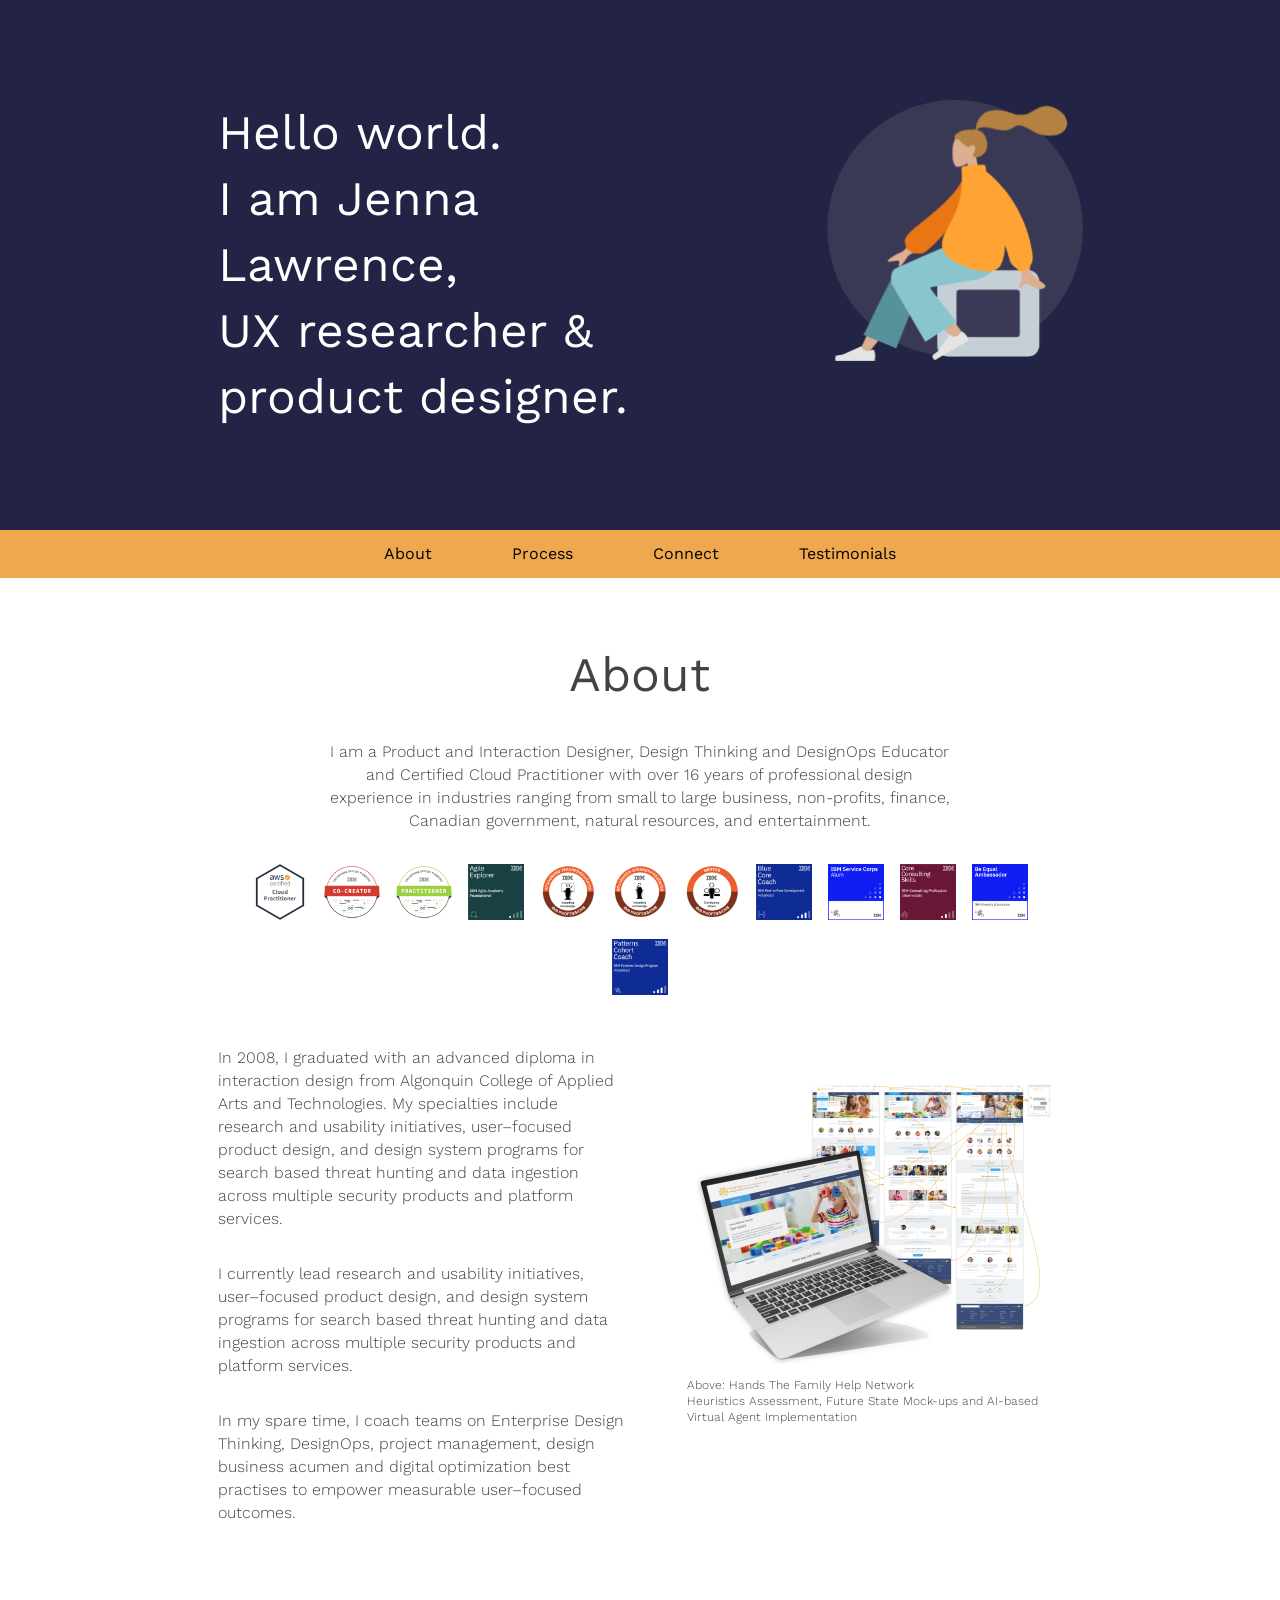
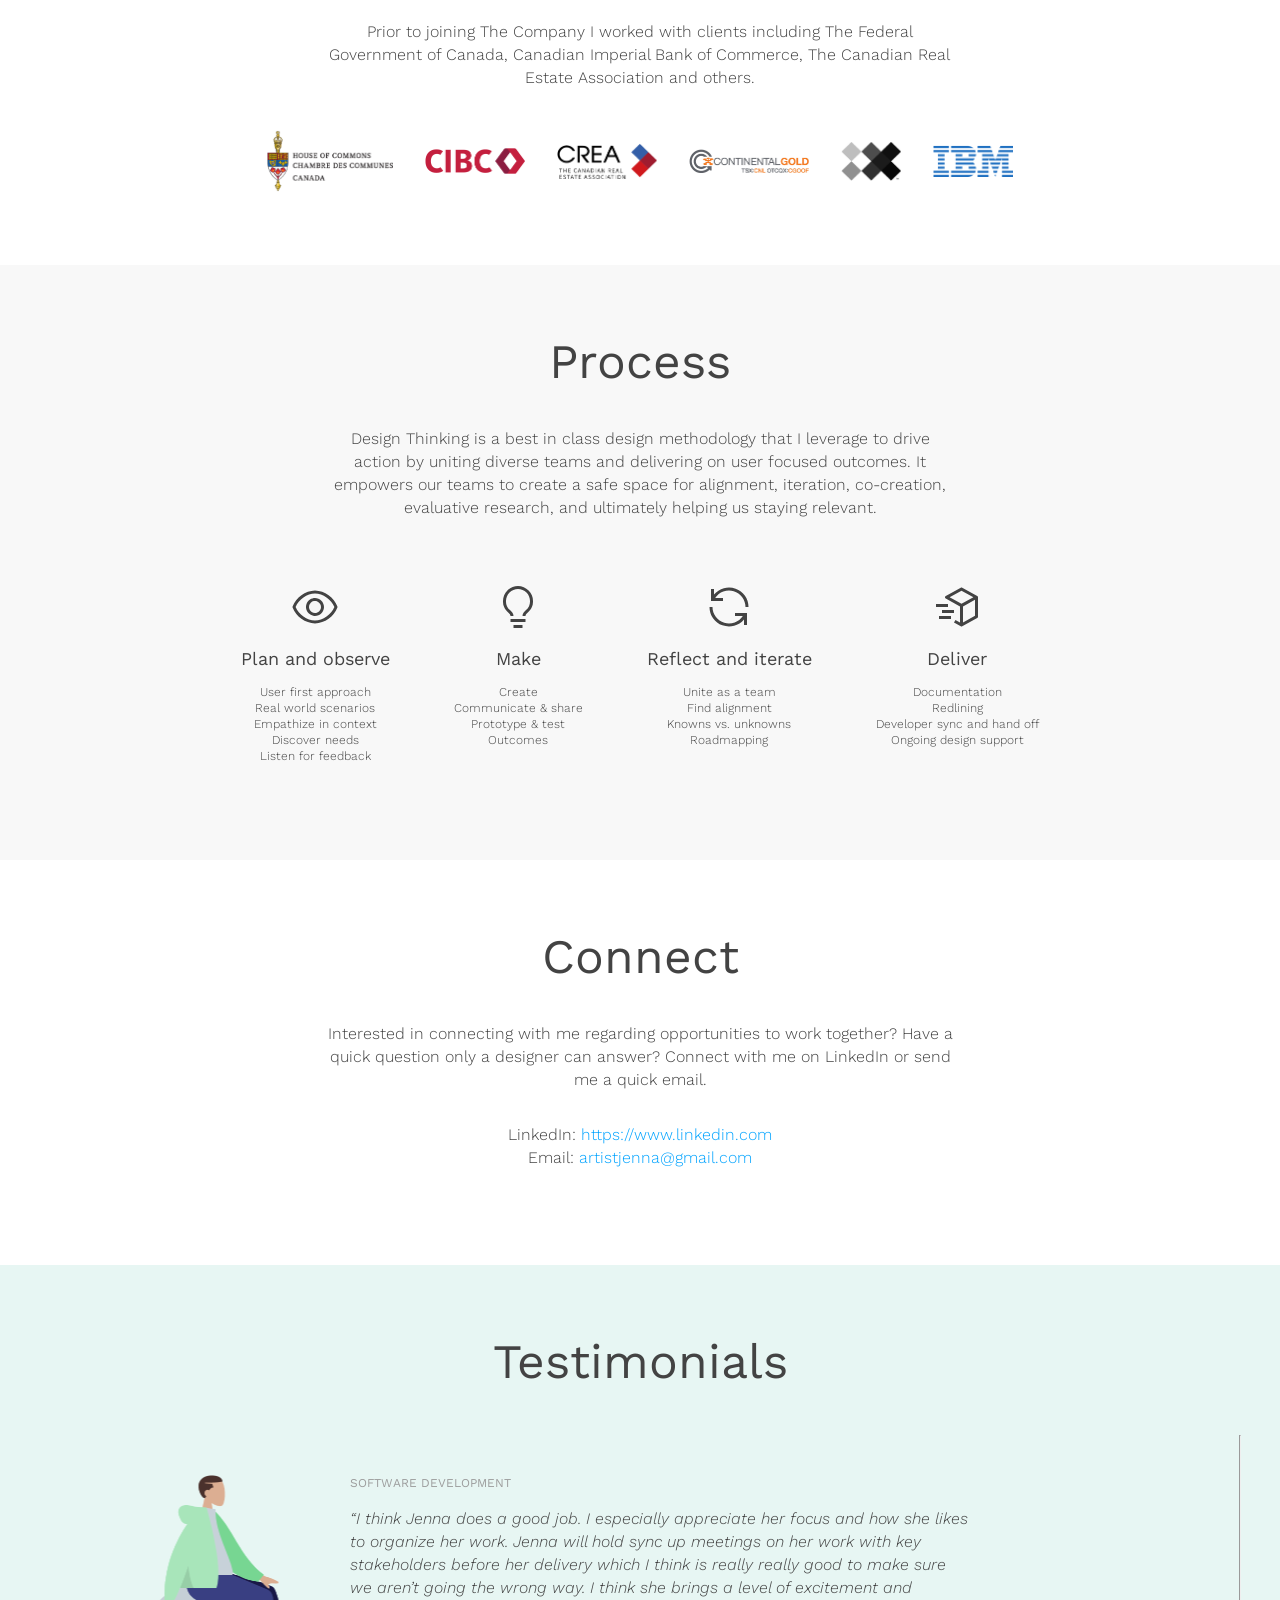
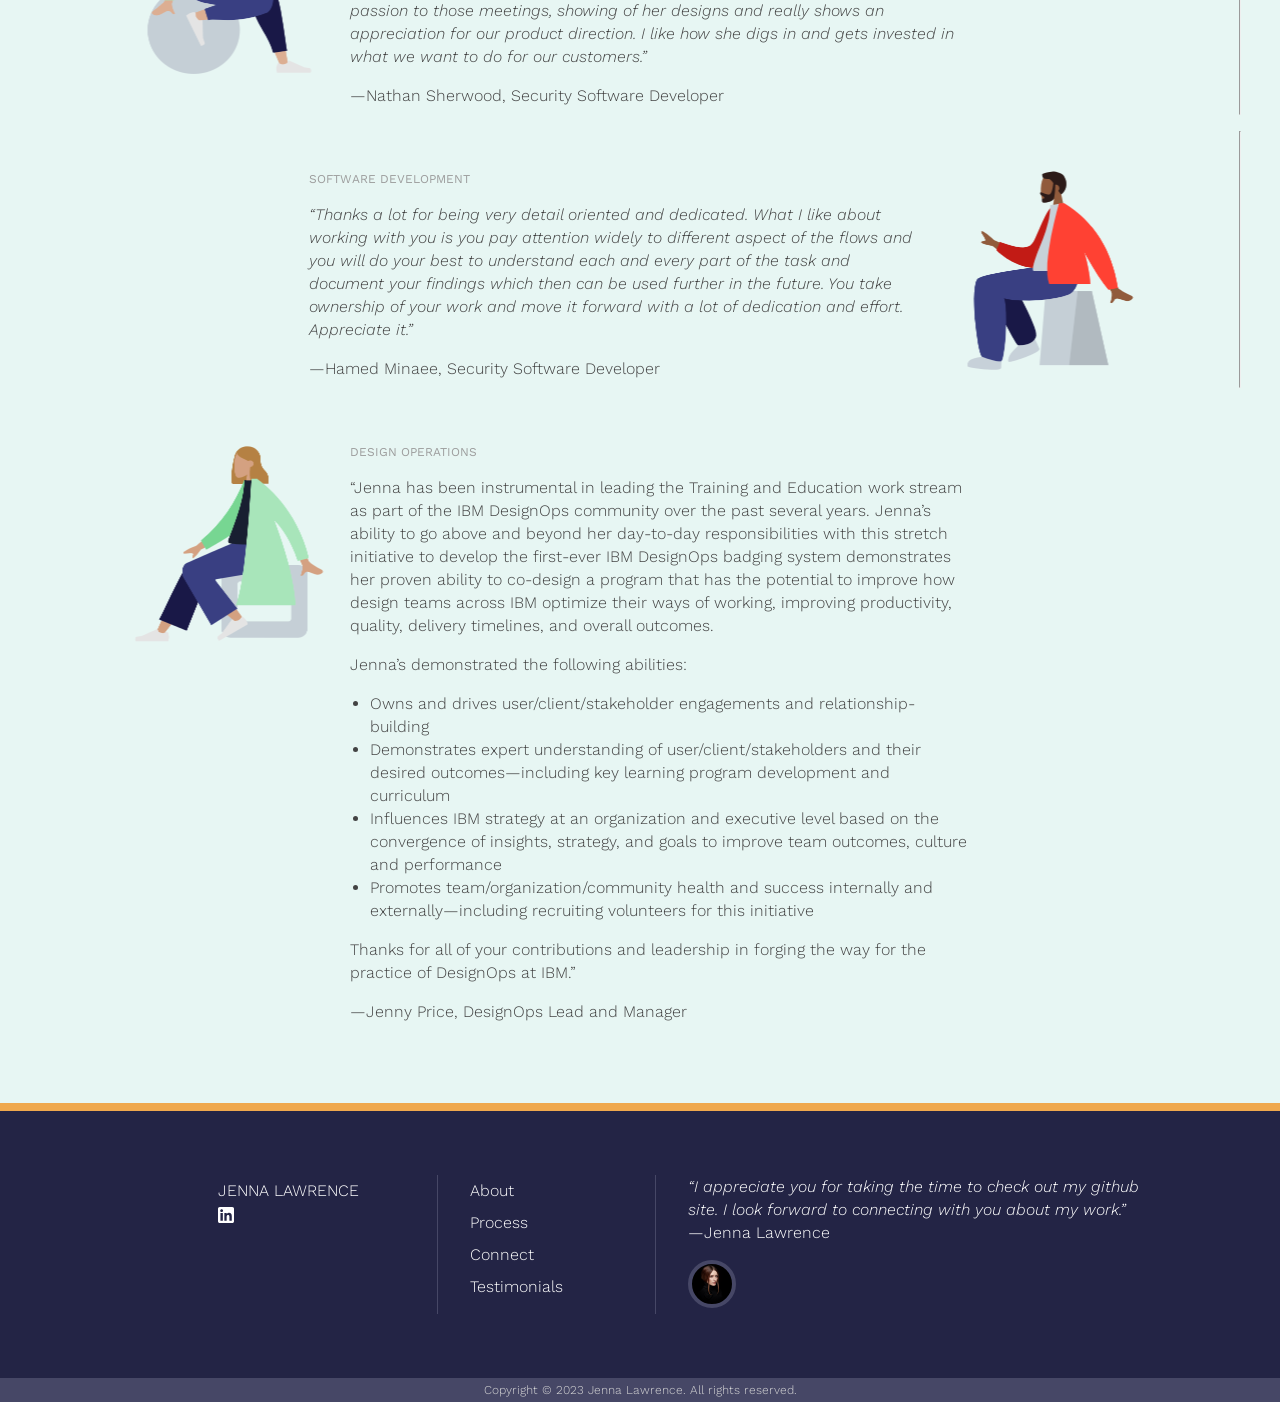
==== index.html @ 373067a9 "Added testimonial Added testimonial for JP and also adjusted paragraph spacing for testimonials" ====
<!doctype html>
<html lang="en">

<!-- Required meta tags -->
<meta charset="utf-8">
<meta name="viewport" content="width=device-width, initial-scale=1">

<!-- Main CSS -->
<link rel="stylesheet" href="main.css">

<!-- Google font -->
<style>@import url('https://fonts.googleapis.com/css2?family=Work+Sans:wght@300;400&display=swap');</style>

<!-- Fav icon -->
<link rel="icon" href="favicon.ico?"/>

<!-- Website content -->
<body>

<!-- Hero -->
    <div class="hero">
            <div class="hero-text">
                <h1>Hello&nbsp;world.<br>
                I&nbsp;am&nbsp;Jenna Lawrence,
                UX&nbsp;researcher & product designer.
                </h1>
            </div>
            <img src="assets/images/hero-img.svg" class="hero-image">
    </div>

<!-- Nav -->
    <div class="nav-bar"><a href="#intro">About</a> <a href="#process">Process</a> <a href="#connect">Connect</a> <a href="#testimonials">Testimonials</a></div>
    
<!-- About -->
    <div class="intro" id="intro">
        <h2>About</h2>
        <p>I am a Product and Interaction Designer, Design Thinking and DesignOps Educator and Certified Cloud Practitioner with over 16 years of professional design experience in industries ranging from small to large business, non-profits, finance, Canadian government, natural resources, and entertainment.</p> 
        <div class="intro-badges">
            <img src="assets/badges/AWS@2x.png"><img src="assets/badges/Design thinking 01@2x.png"><img src="assets/badges/Design thinking 02@2x.png"><img src="assets/badges/Agile@2x.png"><img src="assets/badges/IBM teacher@2x.png"><img src="assets/badges/IBM speaker@2x.png"><img src="assets/badges/IBM mentor@2x.png"><img src="assets/badges/Blue core coach@2x.png"><img src="assets/badges/Service corps@2x.png"><img src="assets/badges/Consulting@2x.png"><img src="assets/badges/Be equal@2x.png"><img src="assets/badges/Patterns@2x.png">
        </div>
        <div class="intro-experience">
            <p>In 2008, I graduated with an advanced diploma in interaction design from Algonquin College of Applied Arts and Technologies. My specialties include research and usability initiatives, user–focused product design, and design system programs for search based threat hunting and data ingestion across multiple security products and platform services. </p>
            <p>I currently lead research and usability initiatives, user–focused product design, and design system programs for search based threat hunting and data ingestion across multiple security products and platform services. </p>
            <p>In my spare time, I coach teams on Enterprise Design Thinking, DesignOps, project management, design business acumen and digital optimization best practises to empower measurable user–focused outcomes.</p>
        </div>
        <div class="intro-experience-example">
            <img src="assets/images/hand the family help network@2x.png">
            <p>Above: Hands The Family Help Network <br>
                Heuristics Assessment, Future State Mock-ups and AI-based Virtual Agent Implementation
            </p>
        </div>
        <p>Prior to joining The Company I worked with clients including The Federal Government of Canada, Canadian Imperial Bank of Commerce, The Canadian Real Estate Association and others.</p>
        <div class="intro-logos">
            <img src="assets/logos/HOC@2x.png" class="hoc-img"><img src="assets/logos/CIBC@2x.png" class="cibc-img"><img src="assets/logos/CREA@2x.png" class="crea-img"><img src="assets/logos/CNL@2x.png" class="cnl-img"><img src="assets/logos/IX@2x.png" class="ix-img"><img src="assets/logos/IBM@2x.png" class="ibm-img">
        </div>
    </div>

<!-- Process -->
    <div class="process" id="process">
        <h2>Process</h2>
        <p>Design Thinking is a best in class design methodology that I leverage to drive action by uniting diverse teams and delivering on user focused outcomes. It empowers our teams to create a safe space for alignment, iteration, co-creation, evaluative research, and ultimately helping us staying relevant.</p>
        <div class="steps">
            <div class="bucket">
                <img src="assets/icons/view.svg">
                <h3>Plan and observe</h3> 
                    <p>User first approach<br> 
                    Real world scenarios<br>  
                    Empathize in context<br> 
                    Discover needs<br>  
                    Listen for feedback</p>
            </div>
            <div class="bucket">
                <img src="assets/icons/idea.svg">
                <h3>Make</h3>
                    <p>Create<br>  
                        Communicate & share<br>  
                        Prototype & test<br>  
                        Outcomes</p>
            </div>
            <div class="bucket">
                <img src="assets/icons/renew 1.svg">
                <h3>Reflect and iterate</h3>
                    <p>Unite as a team<br>  
                        Find alignment<br>  
                        Knowns vs. unknowns<br> 
                        Roadmapping</p>
            </div>
            <div class="bucket">
                <img src="assets/icons/delivery--parcel 1.svg">
                <h3>Deliver</h3>
                    <p>Documentation<br> 
                        Redlining<br> 
                        Developer sync and hand off<br> 
                        Ongoing design support</p>
            </div>
        </div>
    </div>

<!-- Connect -->
    <div class="connect" id="connect">
        <h2>Connect</h2>
        <p>Interested in connecting with me regarding opportunities to work together? Have a quick question only a designer can answer? Connect with me on LinkedIn or send me a quick email.</p><p>LinkedIn: <a href="https://www.linkedin.com/in/smudgeandcompany/">https://www.linkedin.com</a><br> Email: <a href="mailto:artistjenna@gmail.com">artistjenna@gmail.com</a></p>
    </div>

<!-- Testimonials -->
    <div class="testimonials" id="testimonials">
        <h2>Testimonials</h2>
        <div class="quote">
            <img src="assets/images/nsherwood.svg" class="testimonials-img">
            <div class="quote-text-right">
                <h4>Software development</h4>
                <p class="italics">“I think Jenna does a good job. I especially appreciate her focus and how she likes to organize her work. Jenna will hold sync up meetings on her work with key stakeholders before her delivery which I think is really really good to make sure we aren’t going the wrong way. I think she brings a level of excitement and passion to those meetings, showing of her designs and really shows an appreciation for our product direction. I like how she digs in and gets invested in what we want to do for our customers.”</p>
                <p>—Nathan Sherwood, Security Software Developer</p>
            </div>
        </div>
        <hr>
        <div class="quote">
            <div class="quote-text-left">
                <h4>Software development</h4>
                <p class="italics">“Thanks a lot for being very detail oriented and dedicated. What I like about working with you is you pay attention widely to different aspect of the flows and you will do your best to understand each and every part of the task and document your findings which then can be used further in the future. You take ownership of your work and move it forward with a lot of dedication and effort. Appreciate it.”</p>
                <p>—Hamed Minaee, Security Software Developer</p>
            </div>
            <img src="assets/images/hminaee.svg" class="testimonials-img">
        </div>
        <hr>
        <div class="quote">
            <img src="assets/images/jprice.svg" class="testimonials-img">
            <div class="quote-text-right">
                <h4>Design Operations</h4>
                <p>“Jenna has been instrumental in leading the Training and Education work stream as part of the IBM DesignOps community over the past several years. Jenna’s ability to go above and beyond her day-to-day responsibilities with this stretch initiative to develop the first-ever IBM DesignOps badging system demonstrates her proven ability to co-design a program that has the potential to improve how design teams across IBM optimize their ways of working, improving productivity, quality, delivery timelines, and overall outcomes.</p> 
                <p>Jenna’s demonstrated the following abilities:
                    <ul>
                        <li>Owns and drives user/client/stakeholder engagements and relationship-building</li>
                        <li>Demonstrates expert understanding of user/client/stakeholders and their desired outcomes—including key learning program development and curriculum</li>
                        <li>Influences IBM strategy at an organization and executive level based on the convergence of insights, strategy, and goals to improve team outcomes, culture and performance</li>
                        <li>Promotes team/organization/community health and success internally and externally—including recruiting volunteers for this initiative</li>    
                    </ul>
                    </p> 
                    <p>Thanks for all of your contributions and leadership in forging the way for the practice of DesignOps at IBM.”</p>
                <p>—Jenny Price, DesignOps Lead and Manager</p>
            </div>
        </div>
    </div>

<!-- Footer -->
    <div class="footer">
        <div class="footer-left">
        Jenna Lawrence
        <div><a href="https://www.linkedin.com/in/smudgeandcompany/"><img src="assets/icons/linkedin.svg"></a></div>
        </div>
        <div class="footer-links"><a href="#intro">About</a><br> <a href="#process">Process</a><br> <a href="#connect">Connect</a><br> <a href="#testimonials">Testimonials</a></div>
        <div class="footer-quote"><p class="italics">“I appreciate you for taking the time to check out my github site. I look forward to connecting with you about my work.”</p><p>—Jenna Lawrence</p><img src="assets/images/jlawthumb.svg"></div>
    </div>
    <div class="copyright">
        <p>Copyright © 2023 Jenna Lawrence. All rights reserved.</p>
    </div>

<!-- End website content -->
</body>
</html>
---- main.css ----
/* Information about the author 

Jenna Lawrence is a UX researcher and product designer.
She spends most of her days glued to her computer making people and products look good.
When shes not on her computer you can find her doing one of her 500 different hobbies
She also enjoys talking to her pets and plants ;)

Yes this document was written by hand
Everything you see here is Copyright © 2023 Jenna Lawrence. All rights reserved.

*/

/* css reset*/

/* http://meyerweb.com/eric/tools/css/reset/ 
   v2.0 | 20110126
   License: none (public domain)
*/

html, body, div, span, applet, object, iframe,
h1, h2, h3, h4, h5, h6, p, blockquote, pre,
a, abbr, acronym, address, big, cite, code,
del, dfn, em, img, ins, kbd, q, s, samp,
small, strike, strong, sub, sup, tt, var,
b, u, i, center,
dl, dt, dd, ol, ul, li,
fieldset, form, label, legend,
table, caption, tbody, tfoot, thead, tr, th, td,
article, aside, canvas, details, embed, 
figure, figcaption, footer, header, hgroup, 
menu, nav, output, ruby, section, summary,
time, mark, audio, video {
	margin: 0;
	padding: 0;
	border: 0;
	font-size: 100%;
	font: inherit;
	vertical-align: baseline;
}
/* HTML5 display-role reset for older browsers */
article, aside, details, figcaption, figure, 
footer, header, hgroup, menu, nav, section {
	display: block;
}
body {
	line-height: 1;
}
ol, ul {
	list-style: none;
}
blockquote, q {
	quotes: none;
}
blockquote:before, blockquote:after,
q:before, q:after {
	content: '';
	content: none;
}
table {
	border-collapse: collapse;
	border-spacing: 0;
}


/* MY STYLES */

/*smooth scroll behaviour*/

html {
	scroll-behavior: smooth;
}

/*for accessiblility: disable smooth scrolling when users have prefers-reduced-motion enabled*/
 @media screen and (prefers-reduced-motion: reduce) {
	html {
		scroll-behavior: auto;
	}
}

/*body*/

body {
    background-color: #ffffff;
    color: #434343;
    margin: 0px;
}

/*typography*/
h1 {
    font-family: 'Work Sans', sans-serif;
    color: #fff;
    font-size: 48px;
    font-weight: 400;
    line-height: 66px;
}
h2 {
    font-family: 'Work Sans', sans-serif;
    color: #434343;
    font-size: 48px;
    font-weight: 400;
    line-height: 66px;
    padding-bottom: 32px;
}
h3 {
    font-family: 'Work Sans', sans-serif;
    color: #434343;
    font-size: 18px;
    font-weight: 400;
    margin-top: 16px;
    margin-bottom: 16px;
}
h4 {
    font-family: 'Work Sans', sans-serif;
    color: #9c9c9c;
    font-size: 12px;
    font-weight: 400;
    text-transform: uppercase;
    line-height: 16px;
    padding-bottom: 16px;
}
p {
    font-family: 'Work Sans', sans-serif;
    color: #434343;
    font-size: 16px;
    font-weight: 300;
    padding-bottom: 32px;
    line-height: 23px;
}
a {
    font-family: 'Work Sans', sans-serif;
    color: #00A3FF;
    text-decoration: none;
}
a:hover {
    color: #66C8FF;
}
ul {
    font-family: 'Work Sans', sans-serif;
    color: #434343;
    font-size: 16px;
    font-weight: 300;
    line-height: 23px;
    list-style-position: outside;
    margin-left: 20px;
    padding: 0;
    list-style-type: disc;
}
li {
    font-family: 'Work Sans', sans-serif;
    color: #434343;
    font-size: 16px;
    font-weight: 300;
    line-height: 23px;
}
.italics {
    font-style: italic;
}
/*typography for mobile screen sizes less than 320px wide*/
@media screen and (max-width: 320px) {
    h1 {
        font-family: 'Work Sans', sans-serif;
        color: #fff;
        font-size: 32px;
        font-weight: 400;
        line-height: 48px;
    }
    h2 {
        font-family: 'Work Sans', sans-serif;
        color: #434343;
        font-size: 24px;
        font-weight: 400;
        line-height: 32px;
        padding-bottom: 32px;
    }
  }

/*SECTIONS*/

/*hero*/
.hero {
    display: grid;
    grid-template-columns: repeat(12, minmax(0, 1fr));
    gap: 0px 30px;
    background-color: #232445;
    padding-top: 100px;
    padding-bottom: 100px;
}
.hero-text {
    grid-column-start: 3;
    grid-column-end: 8;
}
.hero-image {
    grid-column-start: 8;
    grid-column-end: 12;
}
/*hero for mobile screen sizes less than 320px wide*/

@media screen and (max-width: 320px) {
    .hero {
        display: grid;
        grid-template-columns: repeat(12, minmax(0, 1fr));
        gap: 0px 30px;
        background-color: #232445;
        padding-top: 40px;
        padding-bottom: 40px;
    }
    .hero-text {
        grid-column-start: 2;
        grid-column-end: 11;
    }
    .hero-image {
        display: none;
    }
  }

/*navigation*/
.nav-bar {
    display: flex;
    grid-template-columns: repeat(12, minmax(0, 1fr));
    gap: 0px 0px;
    background-color: #EFA84D;
    color: #000;
    font-family: 'Work Sans', sans-serif;
    place-items: center;
    justify-items: center;
    text-align: center;
    justify-content: center;
}
.nav-bar a {
    font-family: 'Work Sans', sans-serif;
    color: #000;
    text-decoration: none;
    padding-left: 40px;
    padding-right: 40px;
    padding-top: 16px;
    padding-bottom: 16px;
}
.nav-bar a:hover {
    font-family: 'Work Sans', sans-serif;
    color: #5b5b5b;
    text-decoration: none;
    background-color: #FFBB64;
}

/*navigation for mobile screen sizes less than 320px wide*/
@media screen and (max-width: 320px) {
    .nav-bar {
        display: grid;
        grid-template-columns: repeat(auto-fill, minmax(100%, 1fr));
        gap: 0px 0px;
        background-color: #EFA84D;
        color: #000;
        font-family: 'Work Sans', sans-serif;
        place-items: center;
        justify-items: center;
        text-align: center;
        justify-content: center;
    }
    .nav-bar a {
        font-family: 'Work Sans', sans-serif;
        color: #000;
        text-decoration: none;
        padding-left: 40px;
        padding-right: 40px;
        padding-top: 16px;
        padding-bottom: 16px;
        border-bottom: #ffc06d;
        border-style: solid;
        width: 100%;
    }
}

/*intro*/
.intro {
    display: grid;
    grid-template-columns: repeat(12, minmax(0, 1fr));
    gap: 0px 30px;
    background-color: #fff;
    padding-top: 64px; 
    padding-bottom: 64px;
    text-align: center;
}
.intro h2 {
    grid-column-start: 4;
    grid-column-end: 10;
}
.intro > p {
    grid-column-start: 4;
    grid-column-end: 10;
}
.intro-badges {
    grid-column-start: 3;
    grid-column-end: 11;
    padding-bottom: 32px;
}
.intro-badges img {
    width: 56px;
    height: 56px;
    padding-left: 8px;
    padding-right: 8px;
    padding-bottom: 16px;
}
.intro-experience {
    grid-column-start: 3;
    grid-column-end: 7;
    text-align: left;
    padding-bottom: 64px;
}
.intro-experience-example {
    grid-column-start: 7;
    grid-column-end: 11;
    padding-left: 32px;
}
.intro-experience-example img {
    width: 362px;
    height: 296px;
    padding-top: 32px;
}
.intro-experience-example p {
    text-align: left;
    font-size: 12px;
    line-height: 16px;
}
.intro-logos {
    display: flex;
    grid-column-start: 3;
    grid-column-end: 11;
    align-items:center;
    place-items: center;
    justify-items: center;
    text-align: center;
    justify-content: center;
}
.intro-logos img {
    padding-left: 16px;
    padding-right: 16px;
    align-items:center
}
.hoc-img {
    width: 126.94px;
    height: 80px;
}
.cibc-img {
    width: 100px;
    height: 25.35px;
}
.crea-img {
    width: 100px;
    height: 36.29px;
}
.cnl-img {
    width: 120px;
    height: 23.2px;
}
.ix-img {
    width: 60px;
    height: 40.89px;
}
.ibm-img {
    width: 80px;
    height: 32.1px;
}

/*intro for mobile screen sizes less than 320px wide*/

@media screen and (max-width: 320px) {
    .intro {
        display: grid;
        grid-template-columns: repeat(12, minmax(0, 1fr));
        gap: 0px 30px;
        background-color: #fff;
        padding-top: 48px; 
        padding-bottom: 48px;
        text-align: left;
    }
    .intro h2 {
        grid-column-start: 2;
        grid-column-end: 11;
    }
    .intro > p {
        grid-column-start: 2;
        grid-column-end: 11;
    }
    .intro-badges {
        grid-column-start: 2;
        grid-column-end: 11;
        padding-bottom: 32px;
    }
    .intro-badges img {
        width: 48px;
        height: 48px;
        padding-left: 8px;
        padding-right: 8px;
        padding-bottom: 16px;
    }
    .intro-experience {
        grid-column-start: 2;
        grid-column-end: 11;
        text-align: left;
        padding-bottom: 0px;
    }
    .intro-experience-example {
        grid-column-start: 2;
        grid-column-end: 11;
        padding-left: 0px;
    }
    .intro-experience-example img {
        width: 252px;
        height: 206px;
        padding-top: 0px;
    }
    .intro-experience-example p {
        text-align: left;
        font-size: 12px;
        line-height: 16px;
    }
    .intro-logos {
        display: grid;
        grid-column-start: 2;
        grid-column-end: 11;
        justify-items: center;
        text-align: center;
        justify-content: center;
    }
    .intro-logos img {
        padding-left: 0px;
        padding-right: 8px;
        padding-bottom: 32px;
        align-items:center;
    }
    .hoc-img {
        width: 108px;
        height: 68px;
    }
    .cibc-img {
        width: 100px;
        height: 25.35px;
    }
    .crea-img {
        width: 100px;
        height: 36.29px;
    }
    .cnl-img {
        width: 120px;
        height: 23.2px;
    }
    .ix-img {
        width: 60px;
        height: 40.89px;
    }
    .ibm-img {
        width: 80px;
        height: 32.1px;
    }
  }

/*process*/
.process {
    display: grid;
    grid-template-columns: repeat(12, minmax(0, 1fr));
    gap: 0px 30px;
    background-color: #F8F8F8;
    padding-top: 64px; 
    padding-bottom: 64px;
    text-align: center;
}
.process h2 {
    grid-column-start: 4;
    grid-column-end: 10;
}
.process > p {
    grid-column-start: 4;
    grid-column-end: 10;
}
.process > .steps {
    grid-column-start: 2;
    grid-column-end: 12;
    display: flex;
    padding-top: 32px;
    text-align: center;
    justify-content: center;
}
.bucket {
    margin-right: 32px;
    margin-left: 32px;
    text-align: center;
}
.bucket p {
    text-align: center;
    font-size: 12px;
    line-height: 16px;
}

/*process for mobile screen sizes less than 320px wide*/

@media screen and (max-width: 320px) {
    .process {
        display: grid;
        grid-template-columns: repeat(12, minmax(0, 1fr));
        gap: 0px 30px;
        background-color: #F8F8F8;
        padding-top: 48px; 
        padding-bottom: 48px;
        text-align: left;
    }
    .process h2 {
        grid-column-start: 2;
        grid-column-end: 11;
    }
    .process > p {
        grid-column-start: 2;
        grid-column-end: 11;
    }
    .process > .steps {
        grid-column-start: 2;
        grid-column-end: 11;
        display: grid;
        padding-top: 16px;
        text-align: center;
        justify-content: center;
    }
    .bucket {
        margin-right: 16px;
        margin-left: 16px;
        text-align: center;
    }
    .bucket p {
        text-align: center;
        font-size: 12px;
        line-height: 16px;
    }
}

/*connect*/
.connect {
    display: grid;
    grid-template-columns: repeat(12, minmax(0, 1fr));
    gap: 0px 30px;
    background-color: #fff;
    padding-top: 64px; 
    padding-bottom: 64px;
    text-align: center;
}
.connect  h2 {
    grid-column-start: 4;
    grid-column-end: 10;
}
.connect > p {
    grid-column-start: 4;
    grid-column-end: 10;
}

/*connect for mobile screen sizes less than 320px wide*/
@media screen and (max-width: 320px) {
    .connect {
        display: grid;
        grid-template-columns: repeat(12, minmax(0, 1fr));
        gap: 0px 30px;
        background-color: #fff;
        padding-top: 48px; 
        padding-bottom: 48px;
        text-align: left;
    }
    .connect  h2 {
        grid-column-start: 2;
        grid-column-end: 11;
    }
    .connect > p {
        grid-column-start: 2;
        grid-column-end: 12;
    } 
}

/*testimonials*/
.testimonials {
    display: grid;
    grid-template-columns: repeat(12, minmax(0, 1fr));
    gap: 0px 30px;
    background-color: #e7f6f3;
    padding-top: 64px; 
    padding-bottom: 64px;
    text-align: center;
}
.testimonials  h2 {
    grid-column-start: 4;
    grid-column-end: 10;
}
.testimonials > p {
    grid-column-start: 4;
    grid-column-end: 10;
}
.quote {
    grid-column-start: 2;
    grid-column-end: 12;
    display:flex;
    text-align: left;
    padding-top: 48px;
    align-items: flex-start;
    justify-content: flex-start;
    border-bottom: #232445;
}
.quote-text-right {
    padding-right: 200px;
}
.quote-text-left {
    padding-left: 200px;
}
.quote p {
    padding-bottom: 16px;
}
.quote > img {
    vertical-align: top;
    padding-left: 20px;
    padding-right: 20px;
}

/*testimonials for mobile screen sizes less than 320px wide*/

@media screen and (max-width: 320px) {
    .testimonials {
        display: grid;
        grid-template-columns: repeat(12, minmax(0, 1fr));
        gap: 0px 30px;
        background-color: #e7f6f3;
        padding-top: 32px; 
        padding-bottom: 32px;
        text-align: left;
    }
    .testimonials  h2 {
        grid-column-start: 2;
        grid-column-end: 11;
    }
    .testimonials > p {
        grid-column-start: 2;
        grid-column-end: 11;
    }
    .quote > img {
        display: none;
    }
    .quote {
        grid-column-start: 2;
        grid-column-end: 11;
        display:flex;
        text-align: left;
        padding-top: 0px;
    }
    .quote-text-right {
        padding-right: 0px;
    }
    .quote-text-left {
        padding-left: 0px;
    }

}

/*footer*/
.footer {
    display: grid;
    grid-template-columns: repeat(12, minmax(0, 1fr));
    gap: 0px 30px;
    background-color: #232445;
    color: #fff;
    font-family: 'Work Sans', sans-serif;
    font-size: 16px;
    font-weight: 300;
    border-top: 8px solid #EFA84D;
    stroke-width: 8px;
    padding-top: 64px;
    padding-bottom: 64px;
    text-align: left;
}
.footer-left {
    grid-column-start: 3;
    grid-column-end: 5;
    text-transform: uppercase;
    padding-top: 8px;
}
.footer-left img{
    padding-top: 8px;
}
.footer-links {
    grid-column-start: 5;
    grid-column-end: 7;
    border-left: 1px solid #464766;
    padding-left: 32px;
}
.footer-links a {
    padding-bottom: 16px;
    line-height: 32px;
    color: #fff;
}
.footer-links a:hover {
    color:#66C8FF;
}
.footer-quote {
    grid-column-start: 7;
    grid-column-end: 12;
    line-height: 22px;
    border-left: 1px solid #464766;
    padding-left: 32px;
}
.footer-quote p {
    color: #fff;
    padding-bottom: 0px;
}
.footer-quote img{
    padding-top: 16px;
}

/*testimonials for mobile screen sizes less than 320px wide*/

@media screen and (max-width: 320px) {

}

/*copyright*/
.copyright {
    background-color: #464766;
    color: #fff;
    padding-top: 4px;
    padding-bottom: 4px;
}
.copyright > p{
    font-size: 12px;
    color: #D9D9D9;
    text-align: center;
    line-height: 16px;
    padding-bottom: 0px;
}
/*images*/
.bio-pic {
    width: 80px;
    stroke-width: 4px;
    border-radius: 50%; 
    border: 4px solid #6A19CF;
}
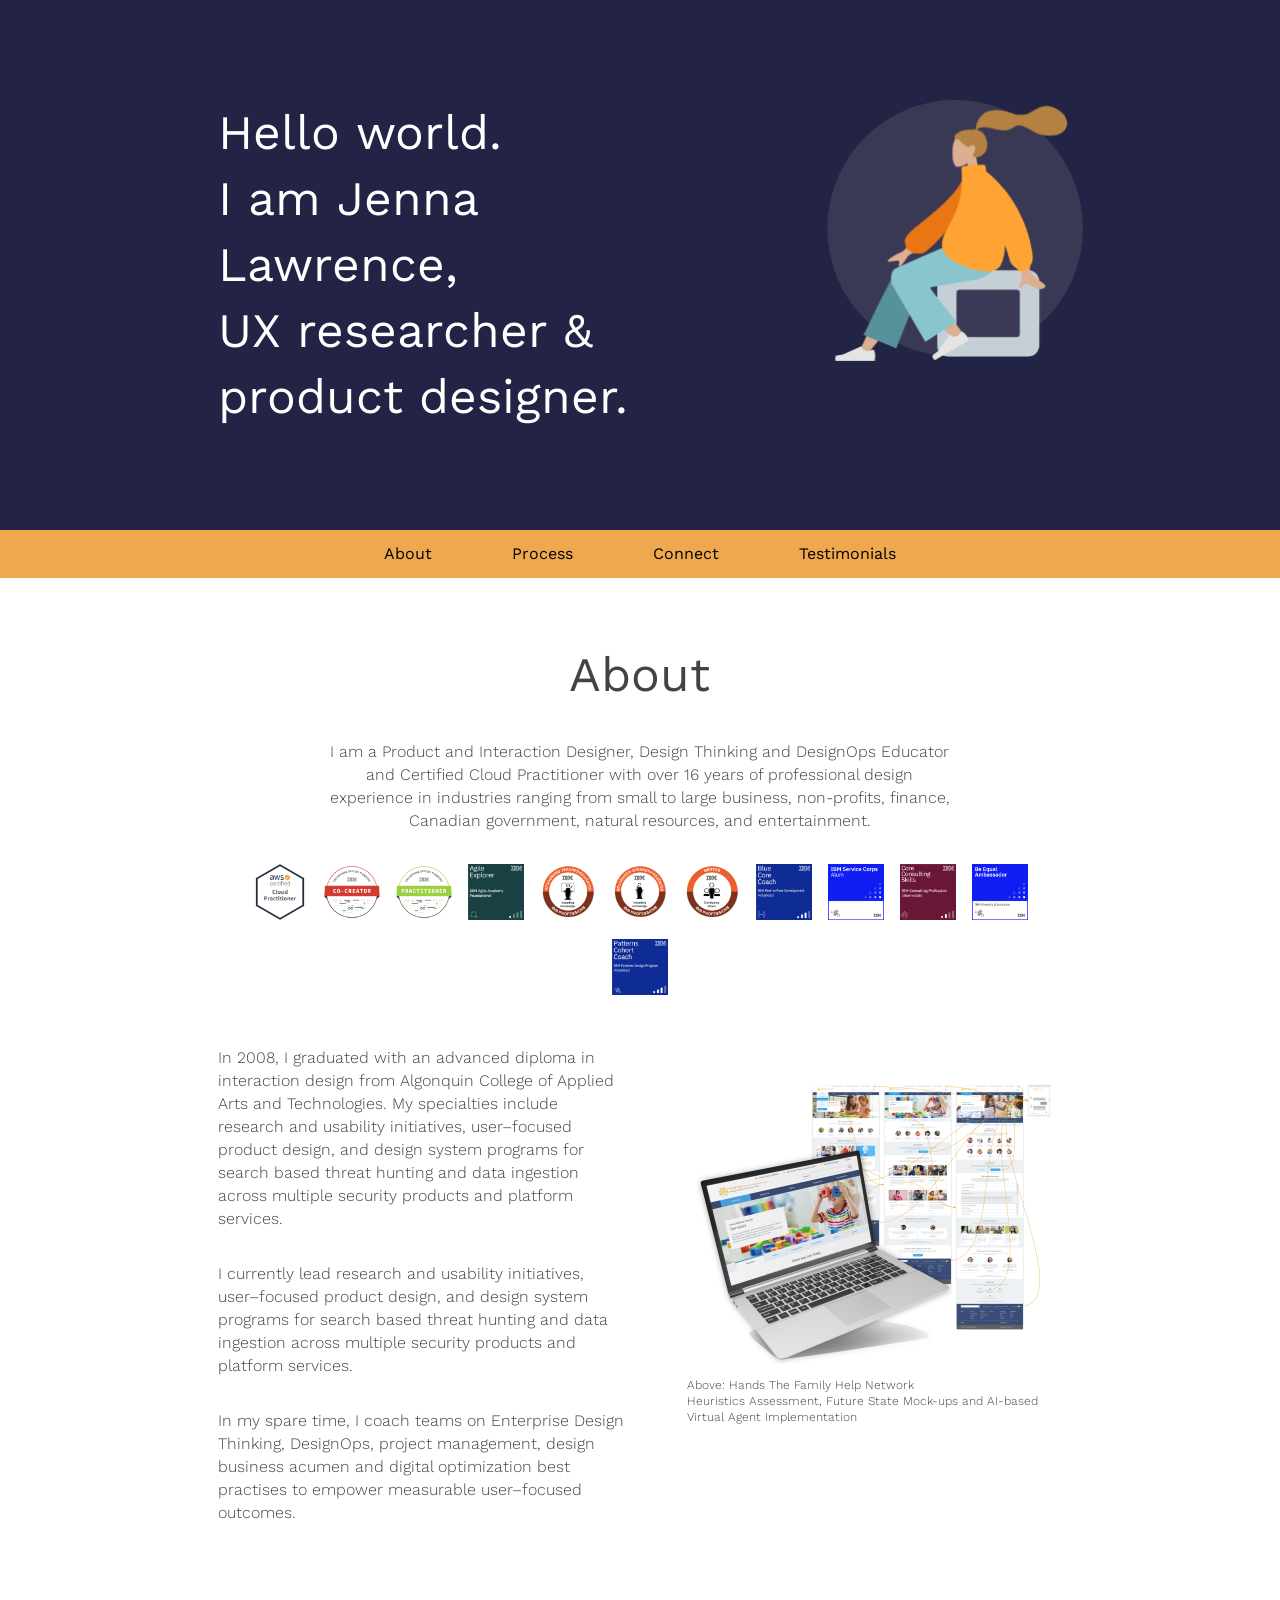
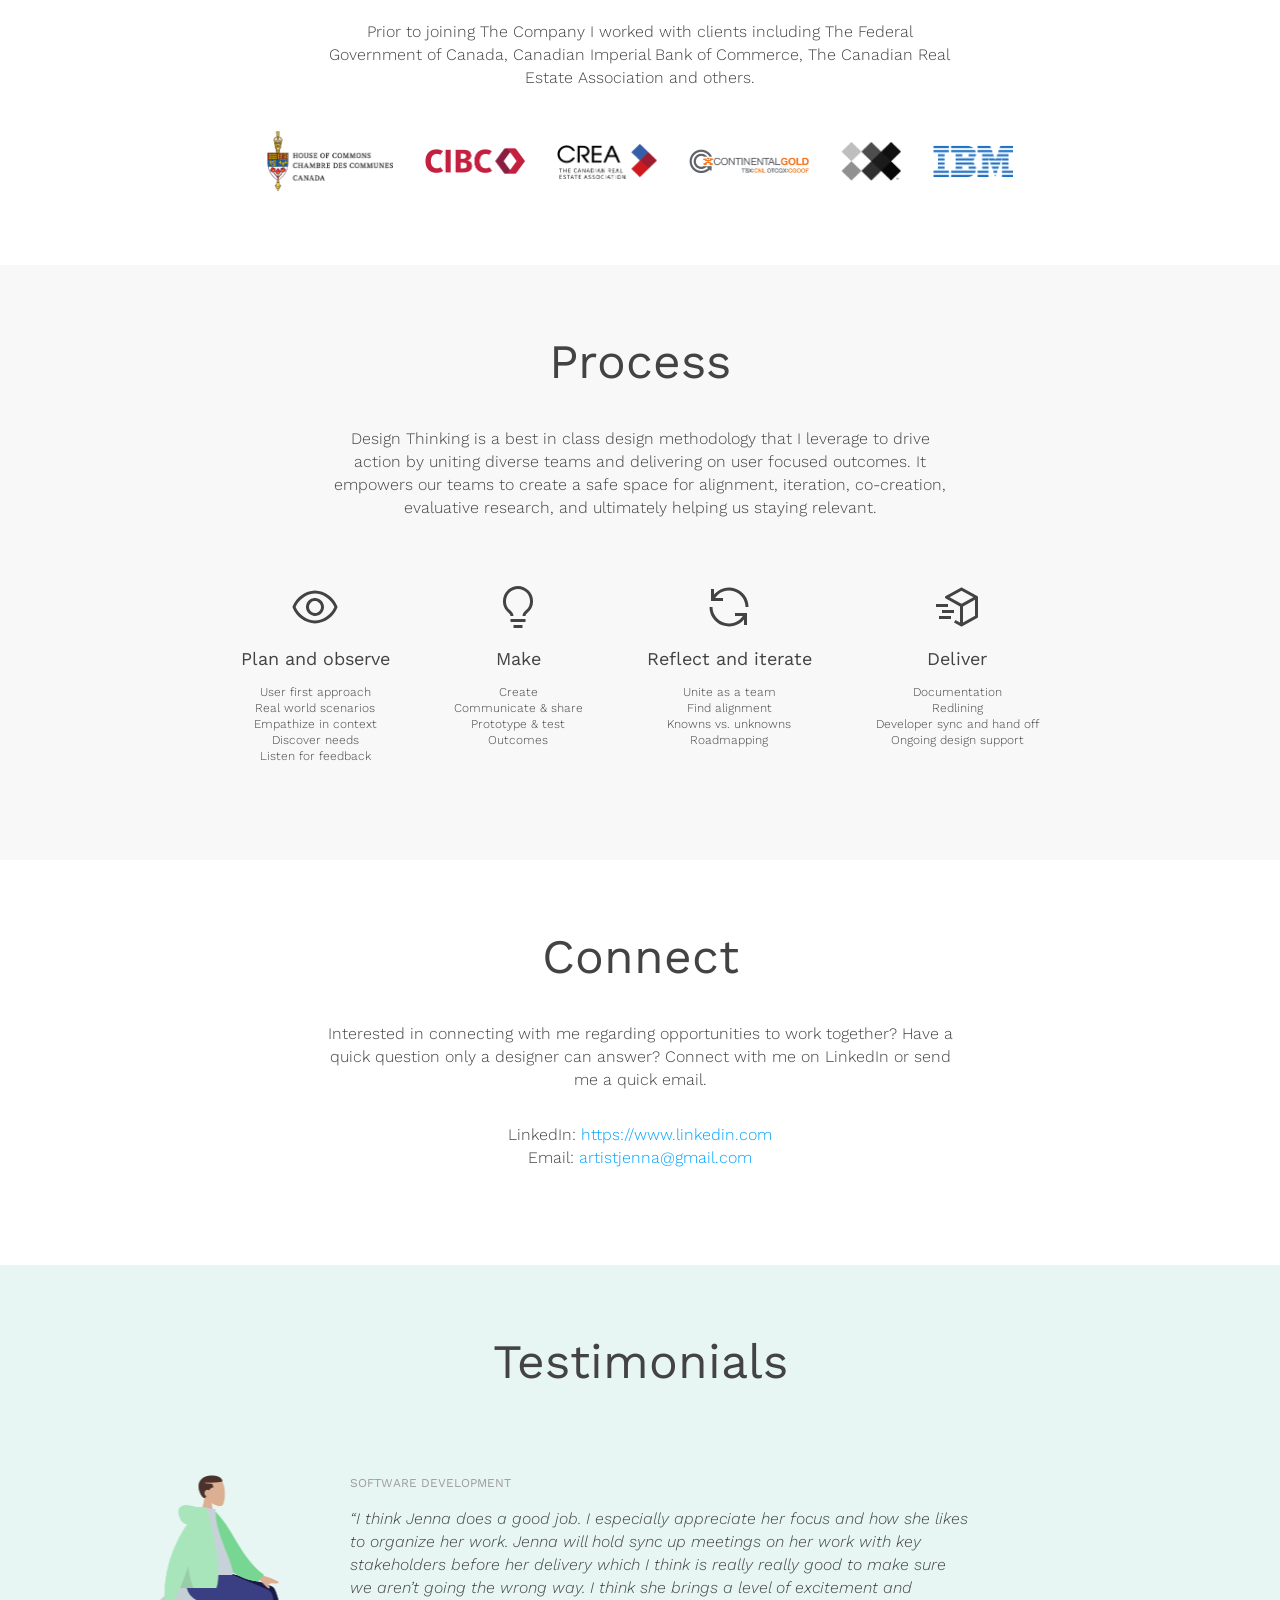
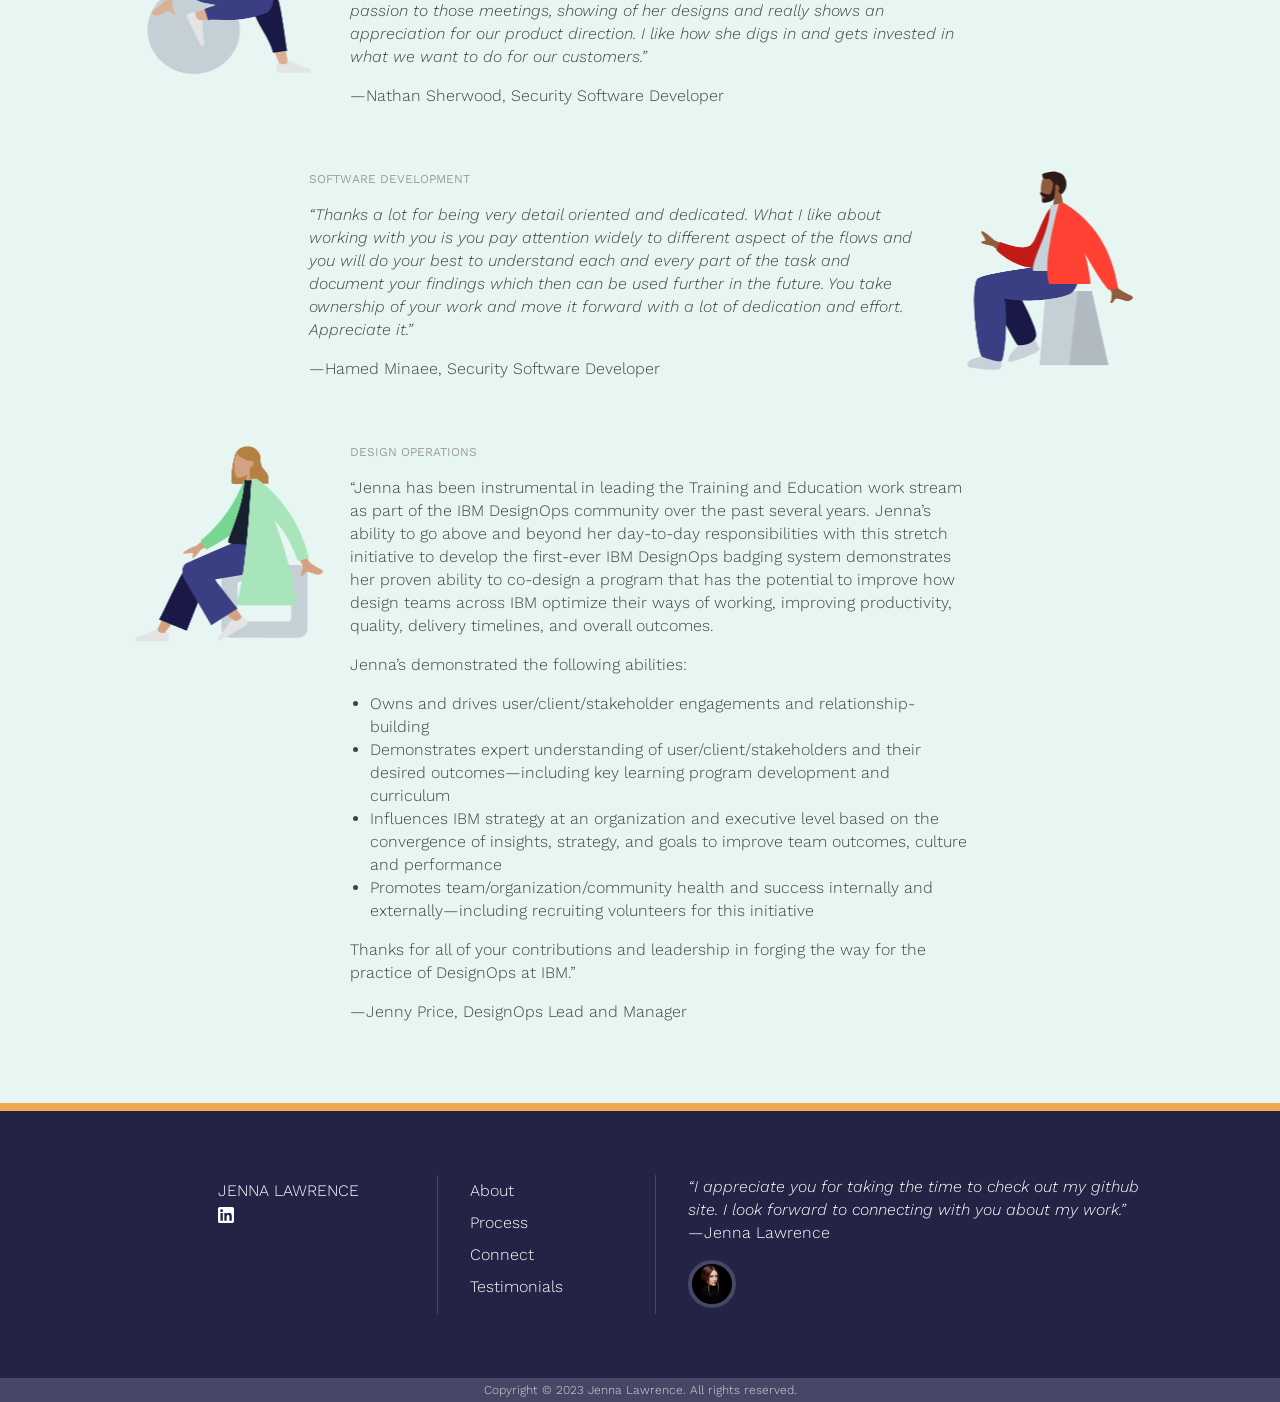
==== commit c776acbc: "remove HR removed the horizontal rules - theyre vertical so will need to figure out how to fix that " ====
--- a/index.html
+++ b/index.html
@@ -113,7 +113,7 @@
                 <p>—Nathan Sherwood, Security Software Developer</p>
             </div>
         </div>
-        <hr>
+
         <div class="quote">
             <div class="quote-text-left">
                 <h4>Software development</h4>
@@ -122,7 +122,7 @@
             </div>
             <img src="assets/images/hminaee.svg" class="testimonials-img">
         </div>
-        <hr>
+    
         <div class="quote">
             <img src="assets/images/jprice.svg" class="testimonials-img">
             <div class="quote-text-right">
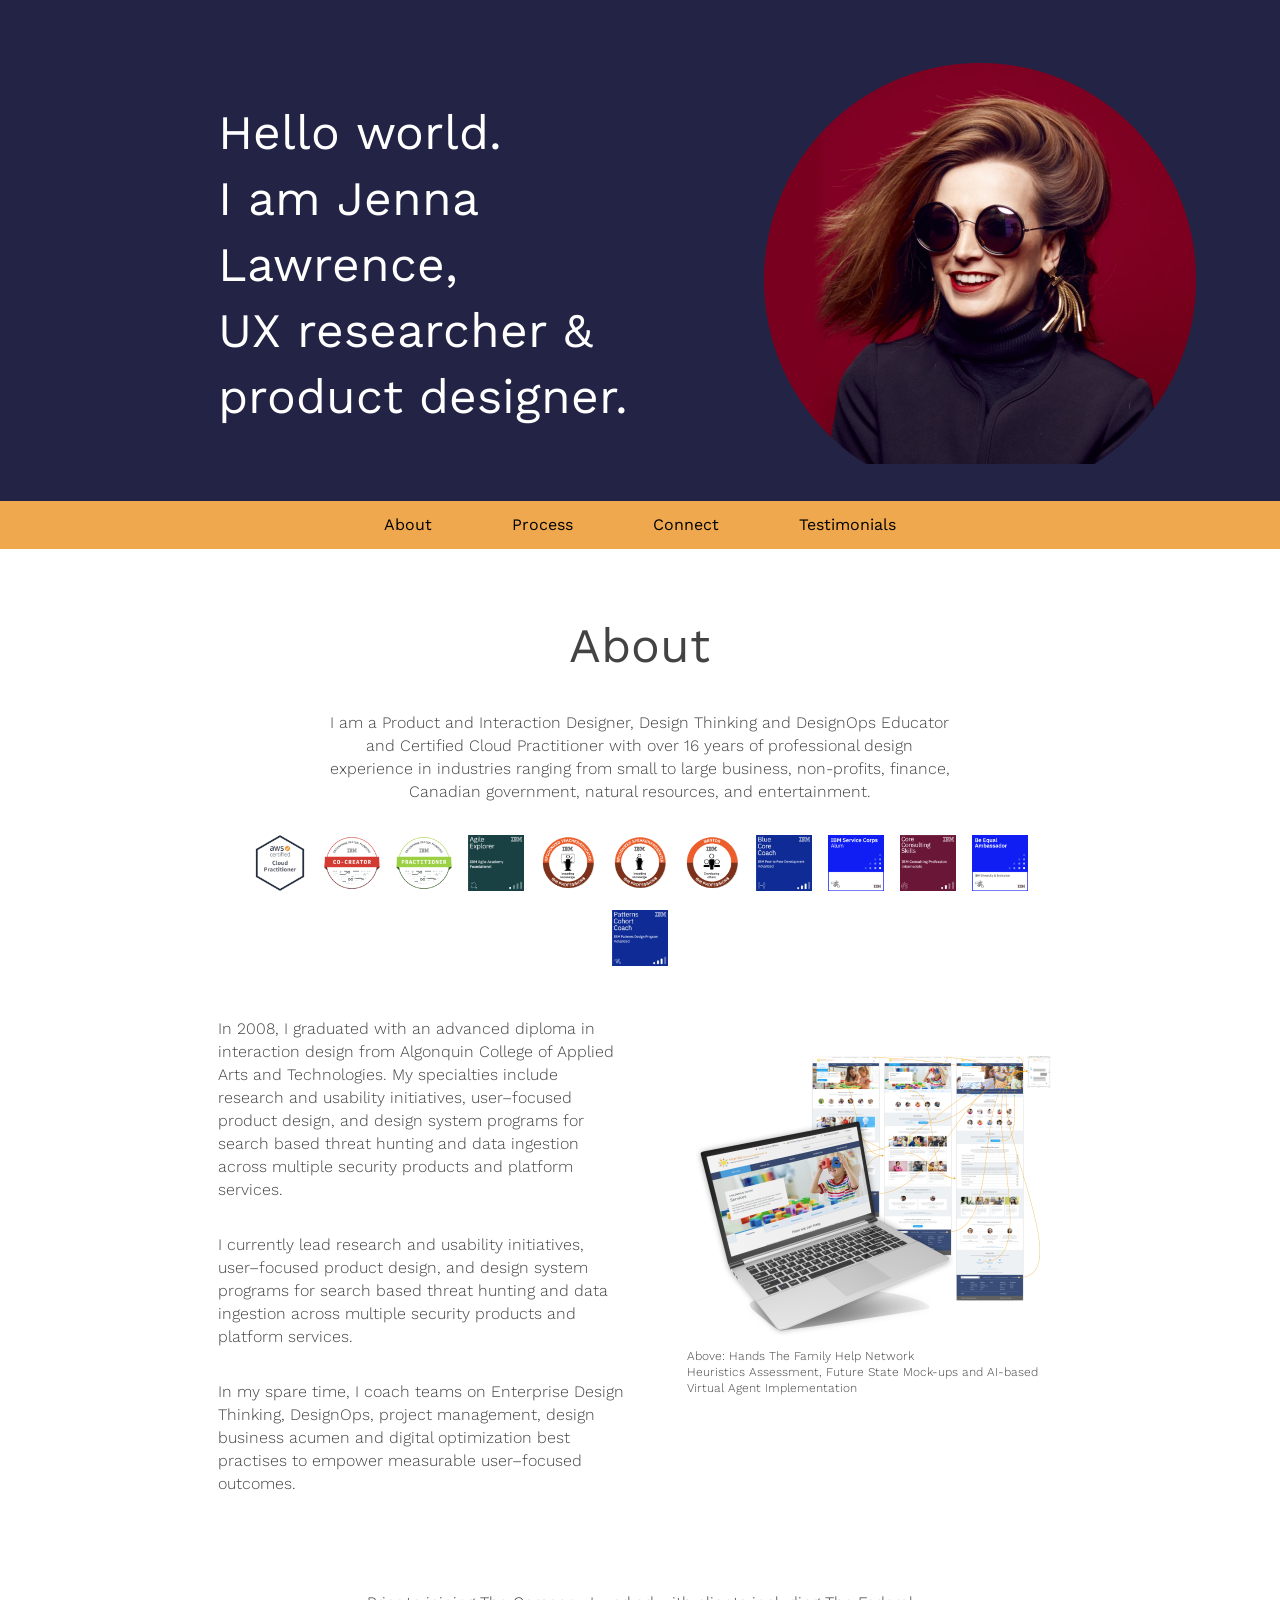
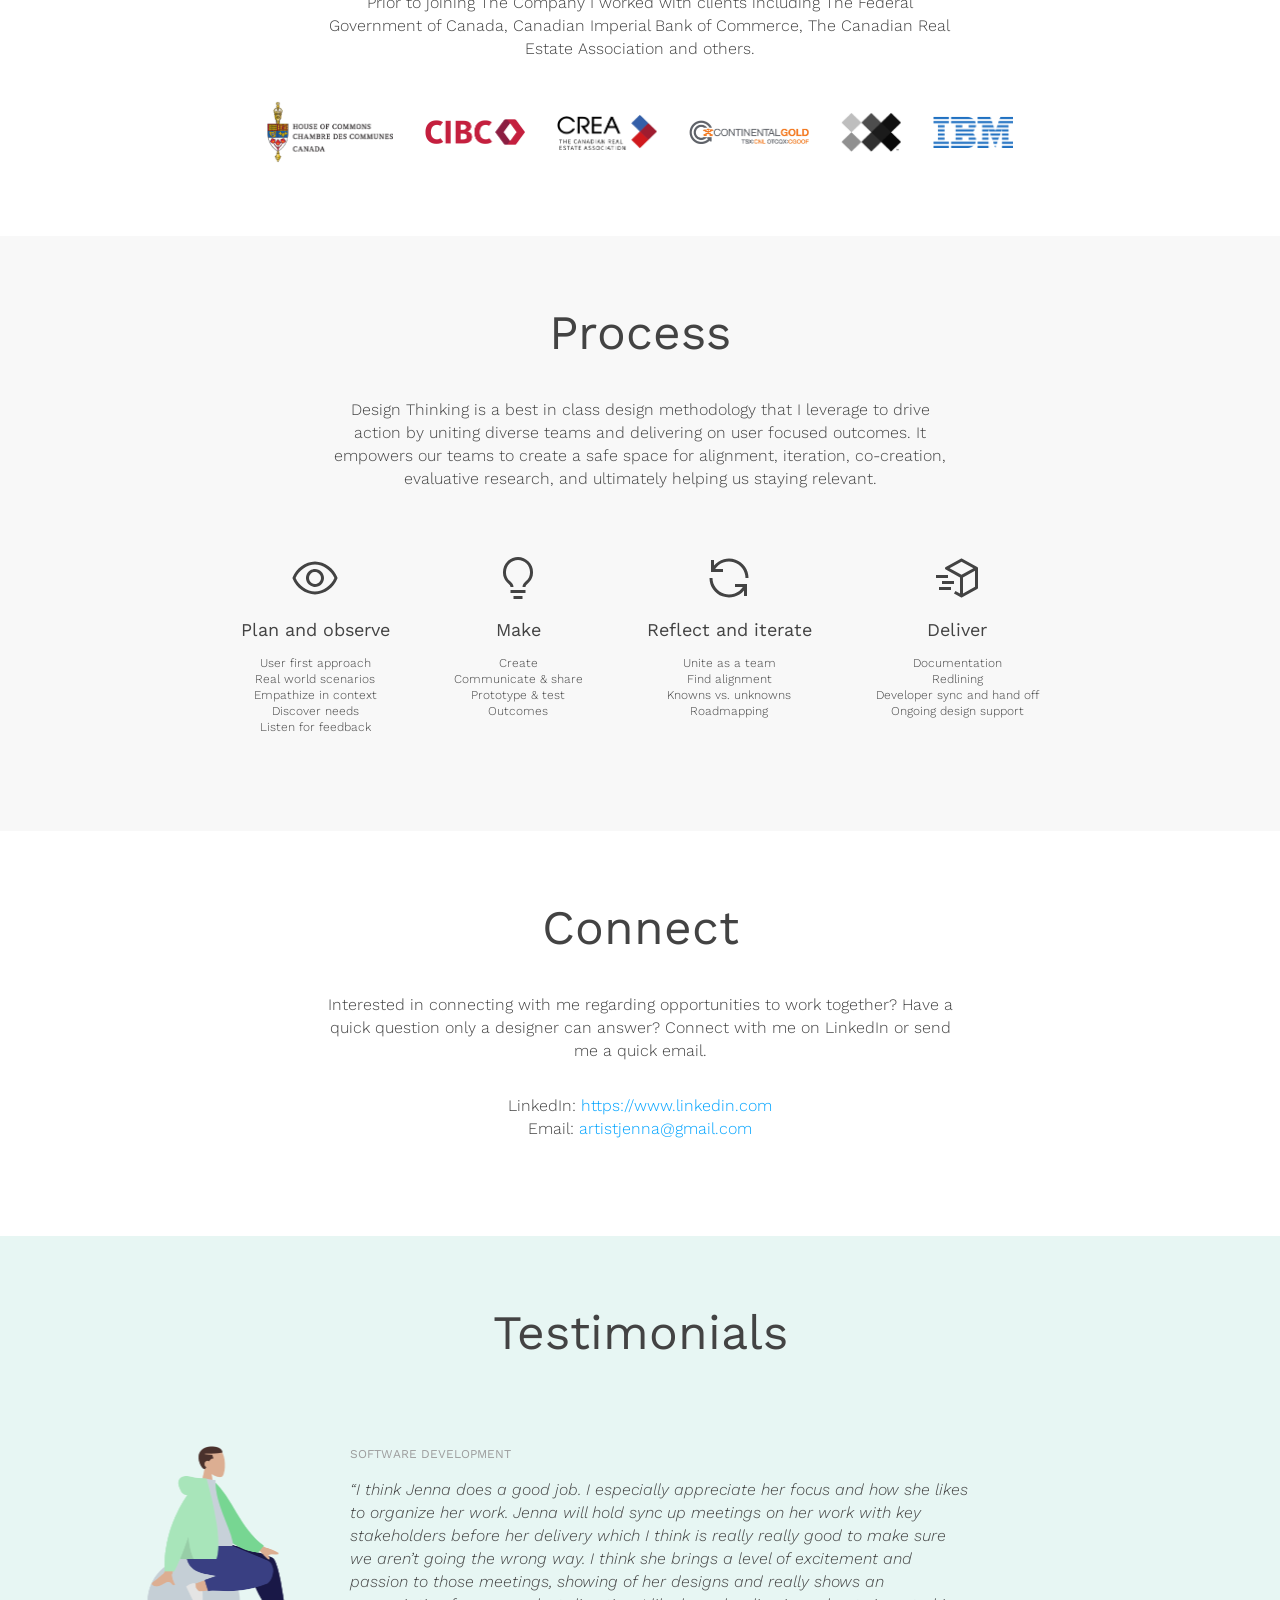
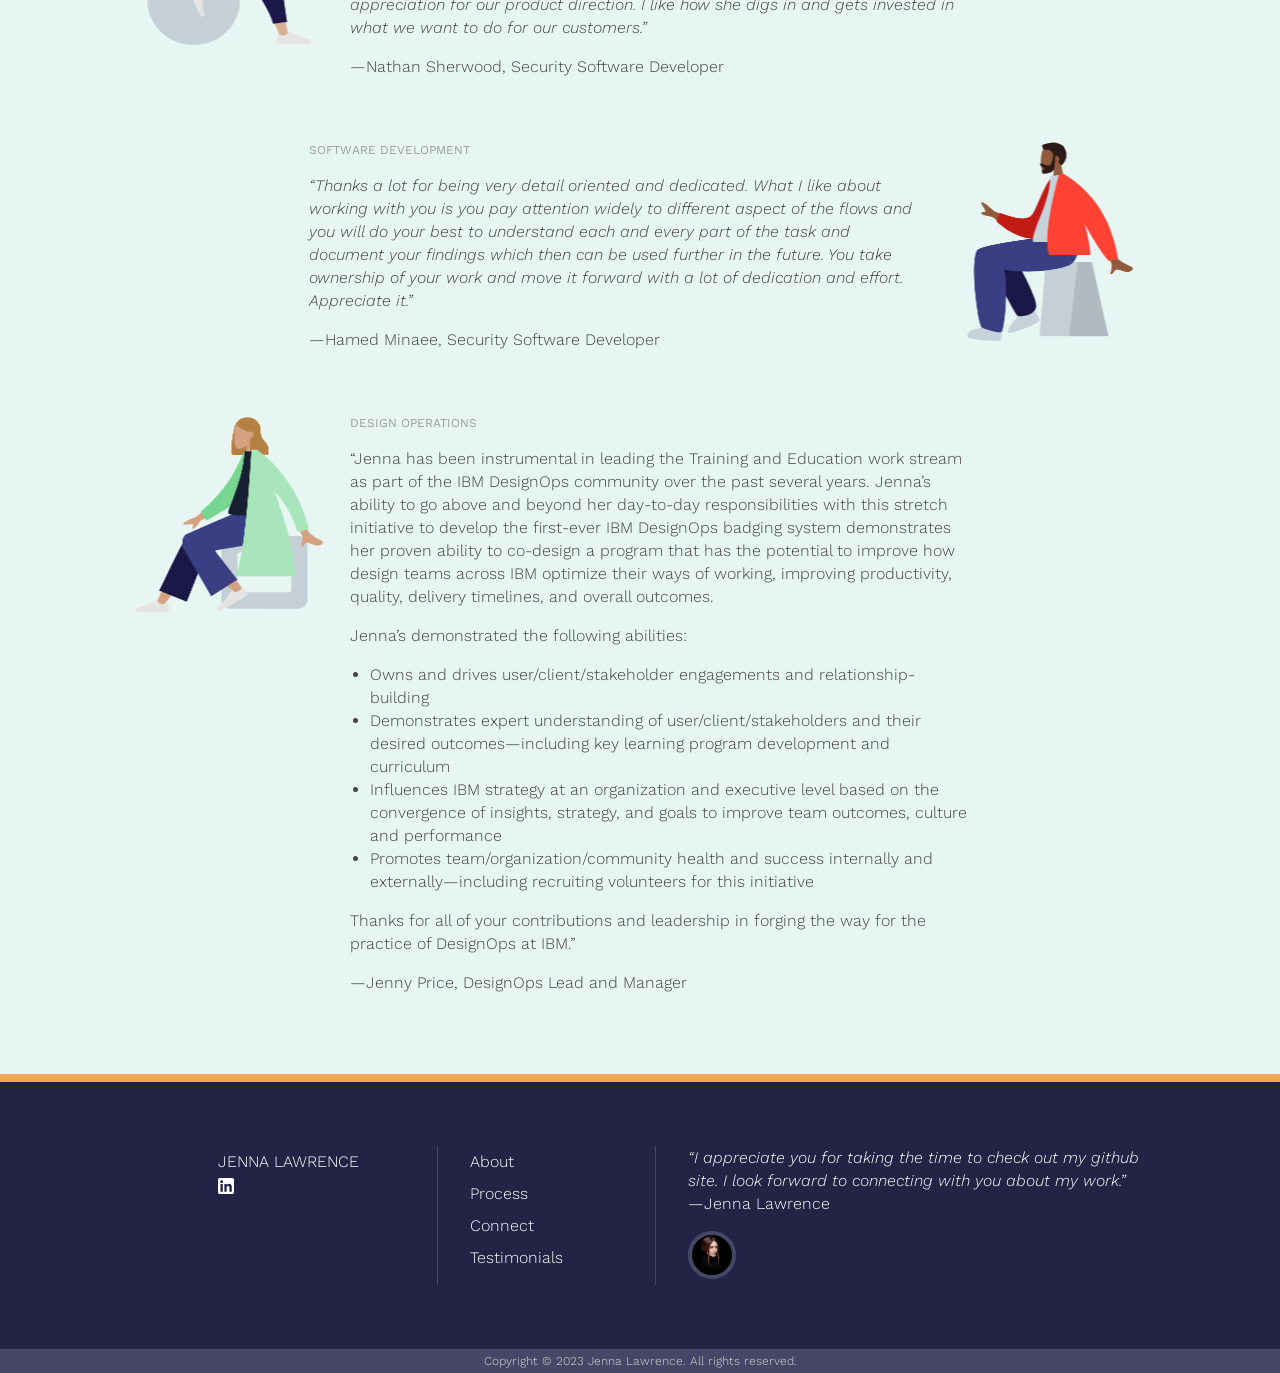
==== commit dcfec1d6: "hero image replaced hero image with actual pic of me" ====
--- a/index.html
+++ b/index.html
@@ -25,7 +25,7 @@
                 UX&nbsp;researcher & product designer.
                 </h1>
             </div>
-            <img src="assets/images/hero-img.svg" class="hero-image">
+            <img src="assets/images/hero-img2.png" class="hero-image">
     </div>
 
 <!-- Nav -->
--- a/main.css
+++ b/main.css
@@ -183,7 +183,6 @@
     gap: 0px 30px;
     background-color: #232445;
     padding-top: 100px;
-    padding-bottom: 100px;
 }
 .hero-text {
     grid-column-start: 3;
@@ -192,6 +191,9 @@
 .hero-image {
     grid-column-start: 8;
     grid-column-end: 12;
+    width: 432px;
+    position:relative;
+    top: -37px;
 }
 /*hero for mobile screen sizes less than 320px wide*/
 
@@ -597,7 +599,6 @@
     padding-top: 48px;
     align-items: flex-start;
     justify-content: flex-start;
-    border-bottom: #232445;
 }
 .quote-text-right {
     padding-right: 200px;
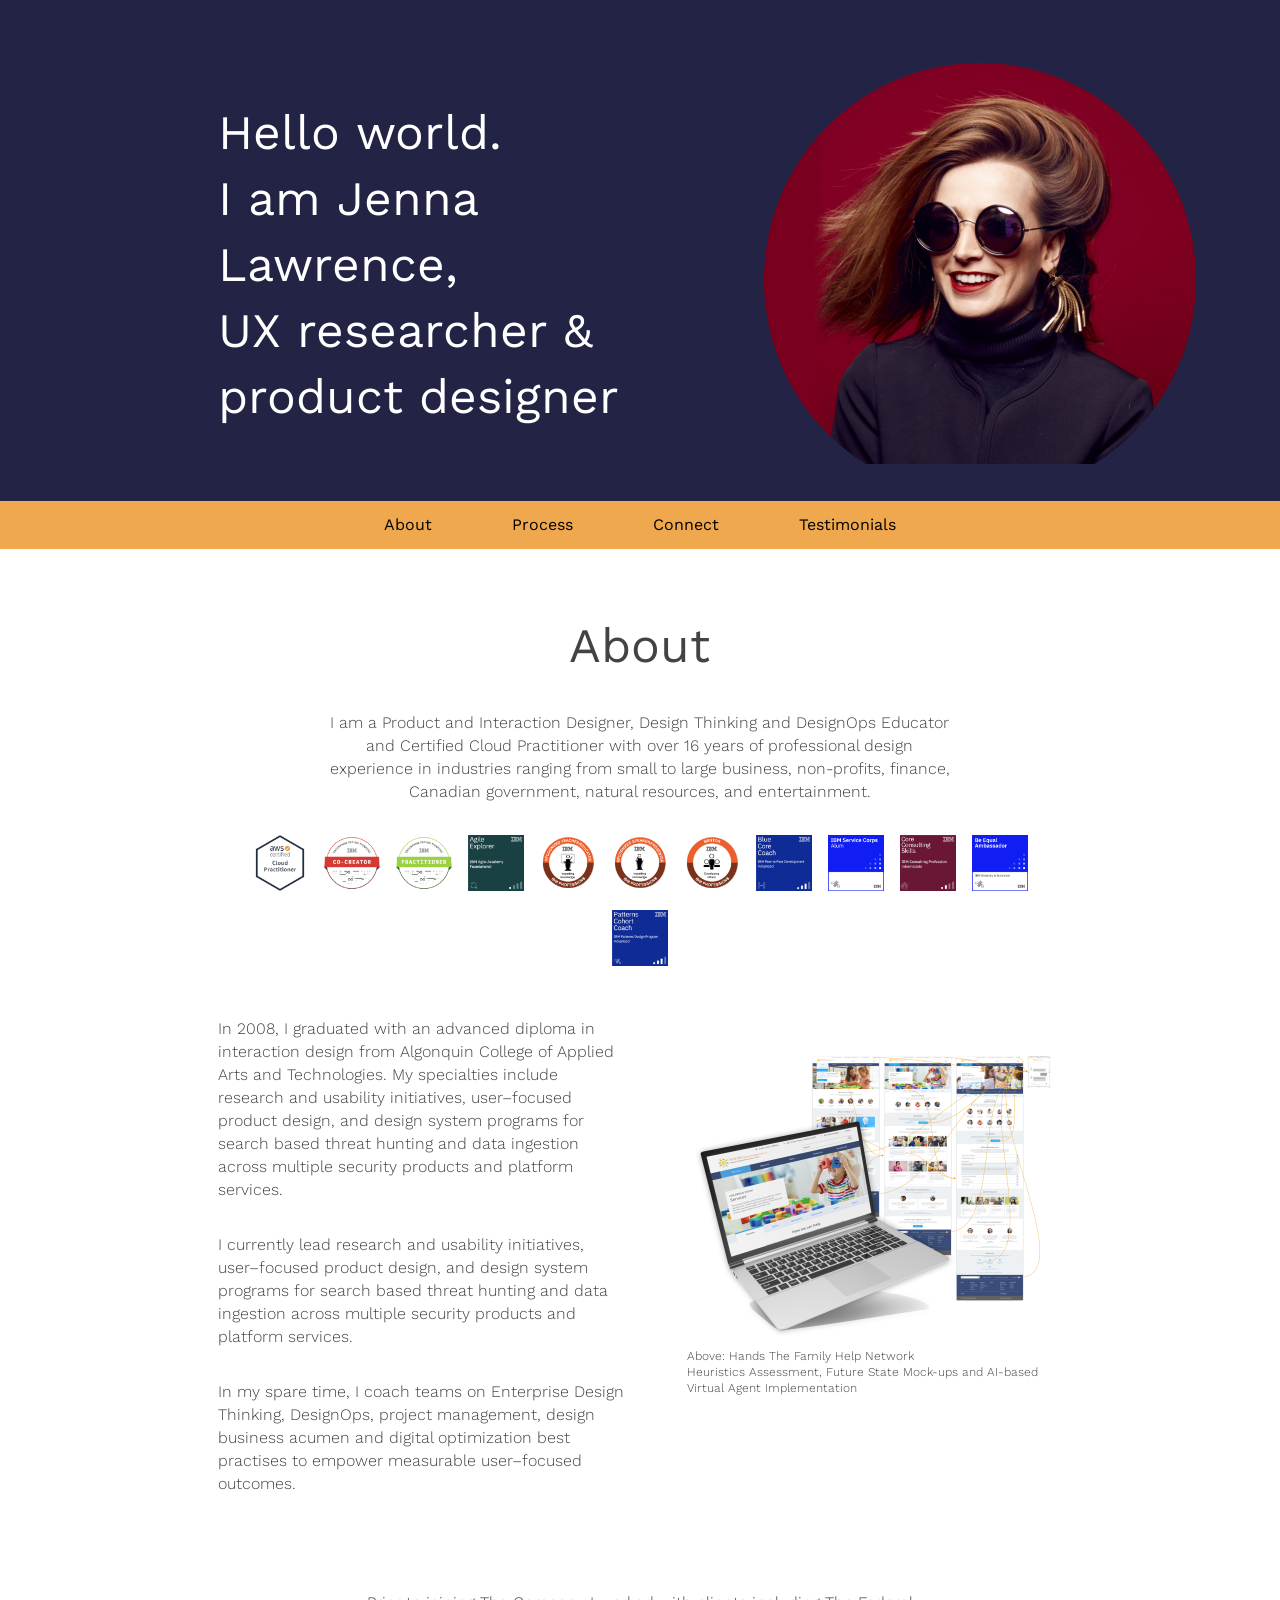
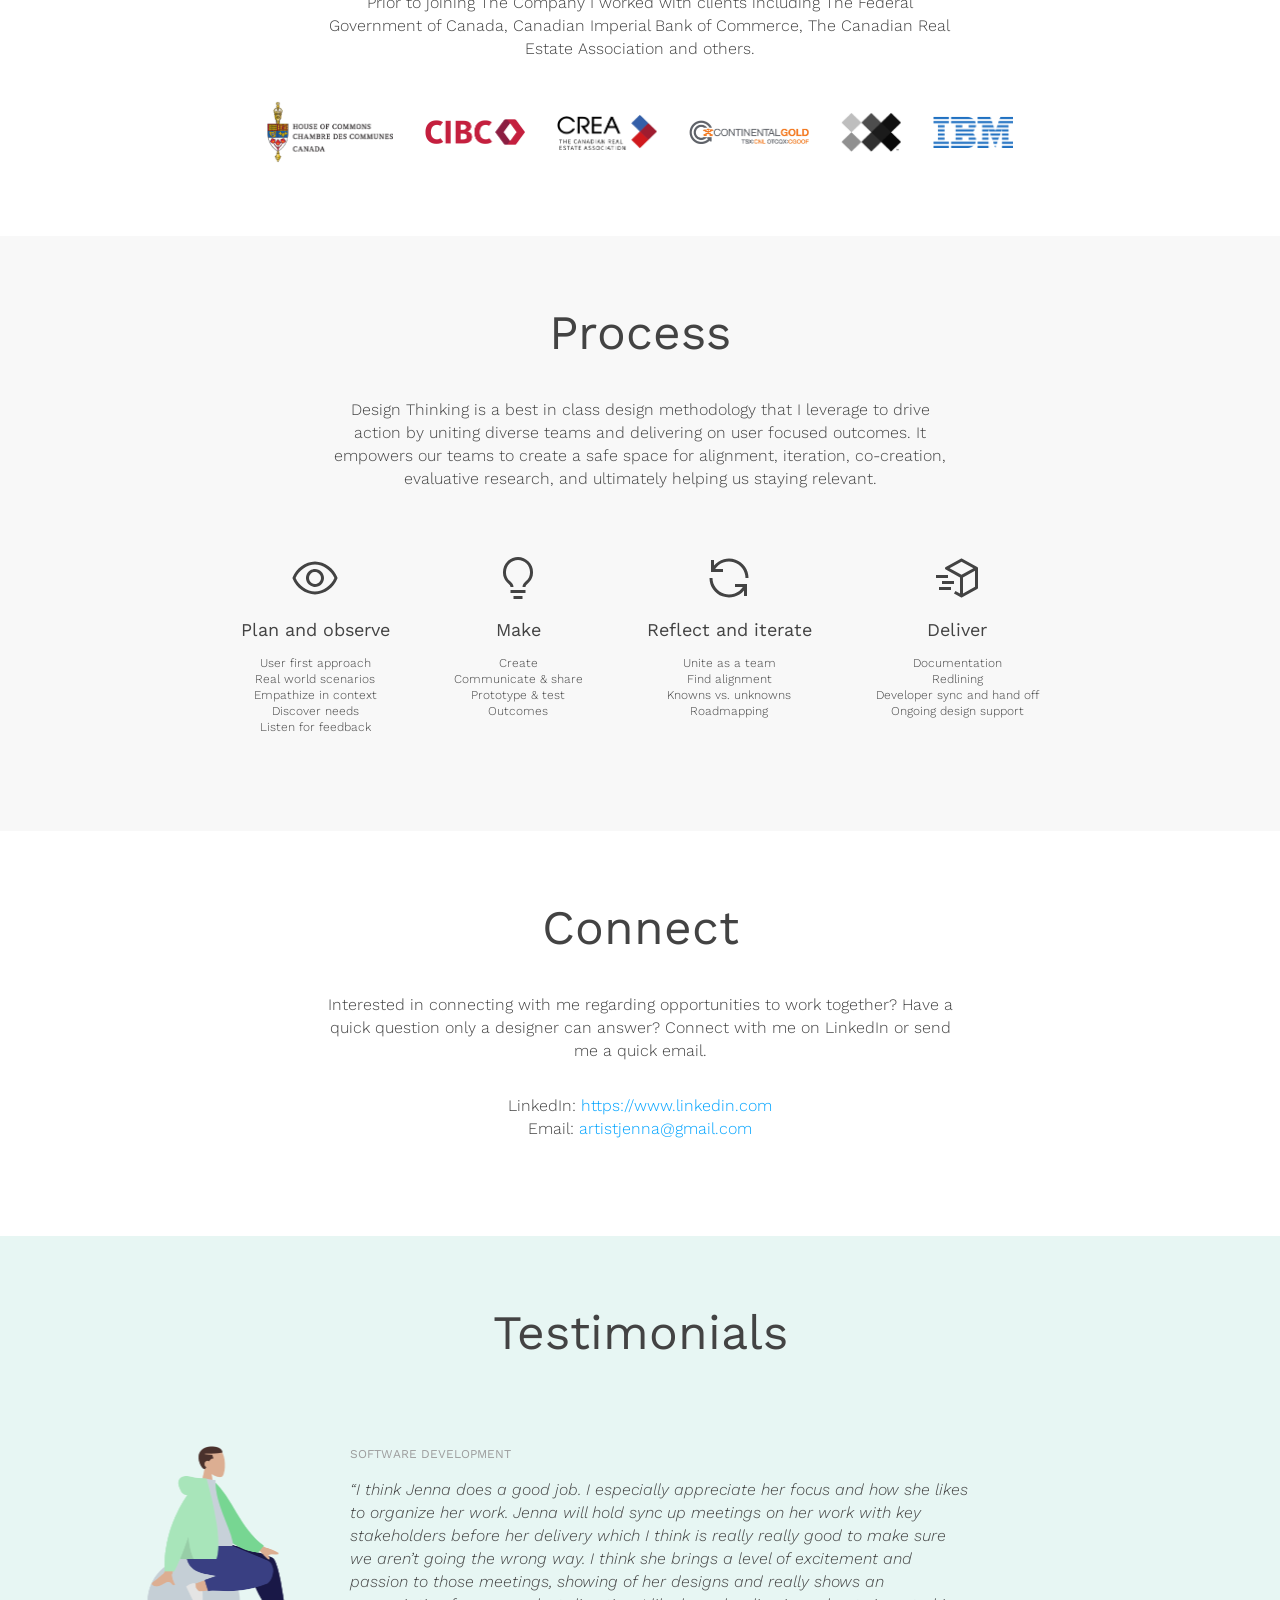
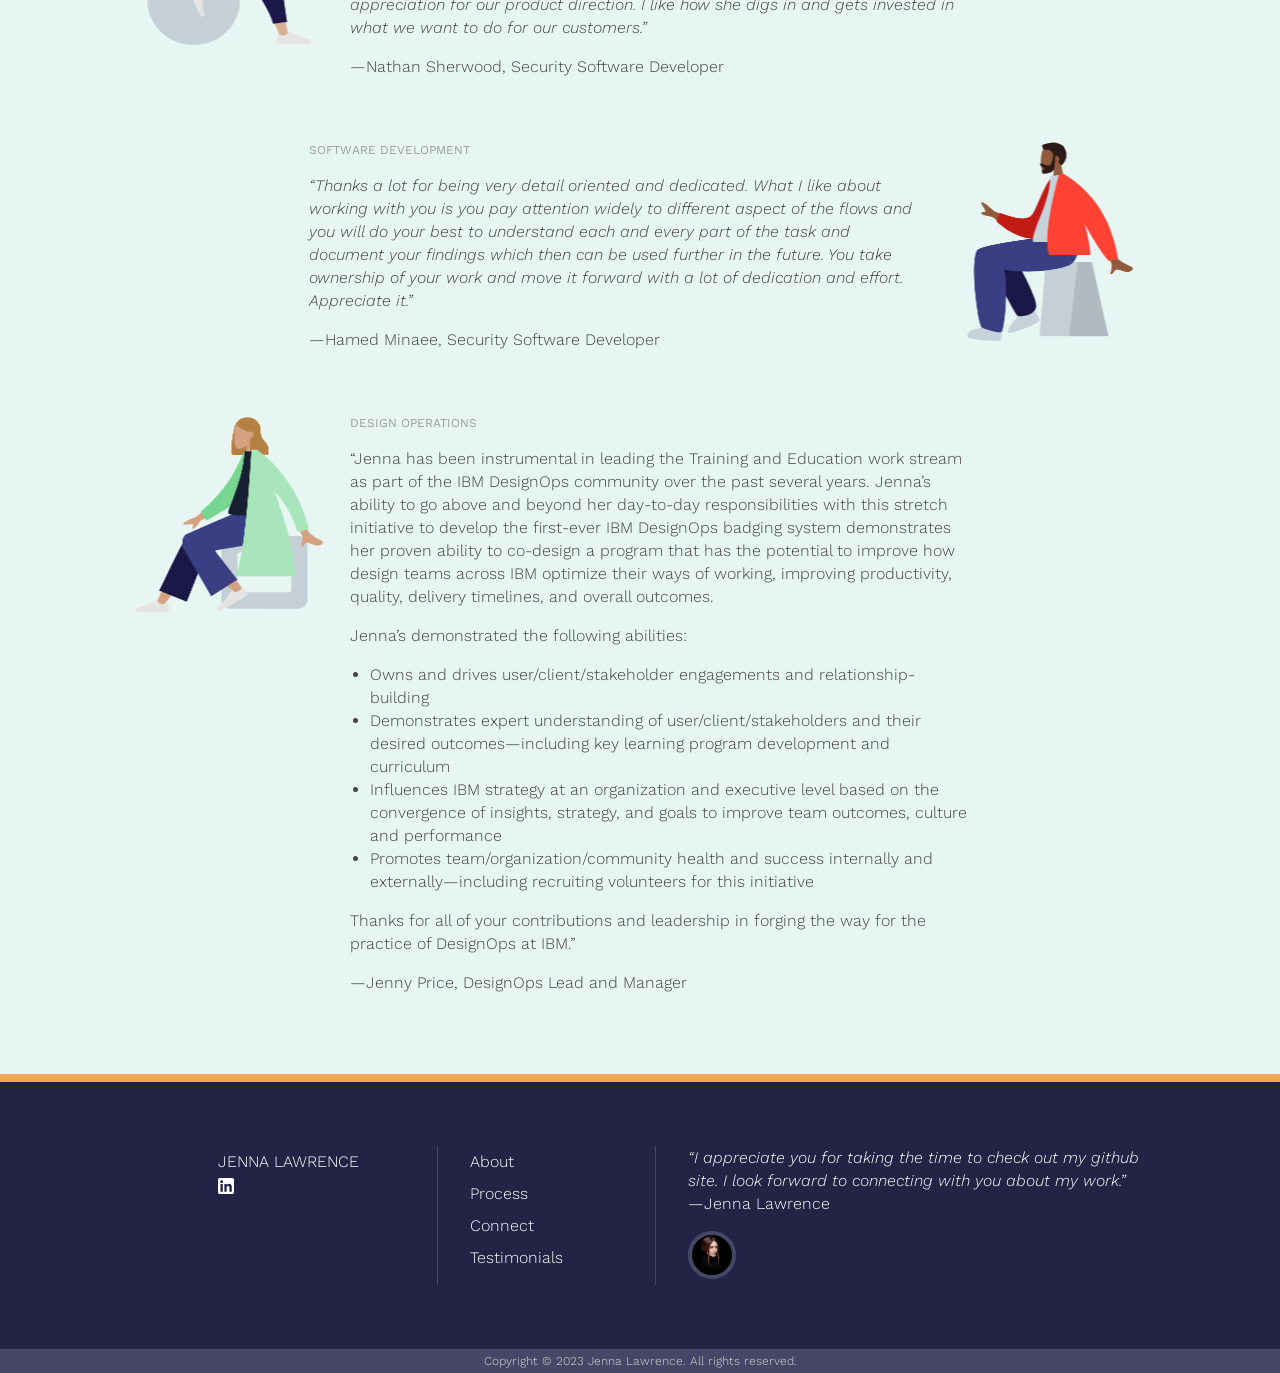
==== commit 86197a4d: "text update to hero remove period from heading" ====
--- a/index.html
+++ b/index.html
@@ -22,7 +22,7 @@
             <div class="hero-text">
                 <h1>Hello&nbsp;world.<br>
                 I&nbsp;am&nbsp;Jenna Lawrence,
-                UX&nbsp;researcher & product designer.
+                UX&nbsp;researcher & product designer
                 </h1>
             </div>
             <img src="assets/images/hero-img2.png" class="hero-image">
--- a/main.css
+++ b/main.css
@@ -192,6 +192,7 @@
     grid-column-start: 8;
     grid-column-end: 12;
     width: 432px;
+    height: auto;
     position:relative;
     top: -37px;
 }
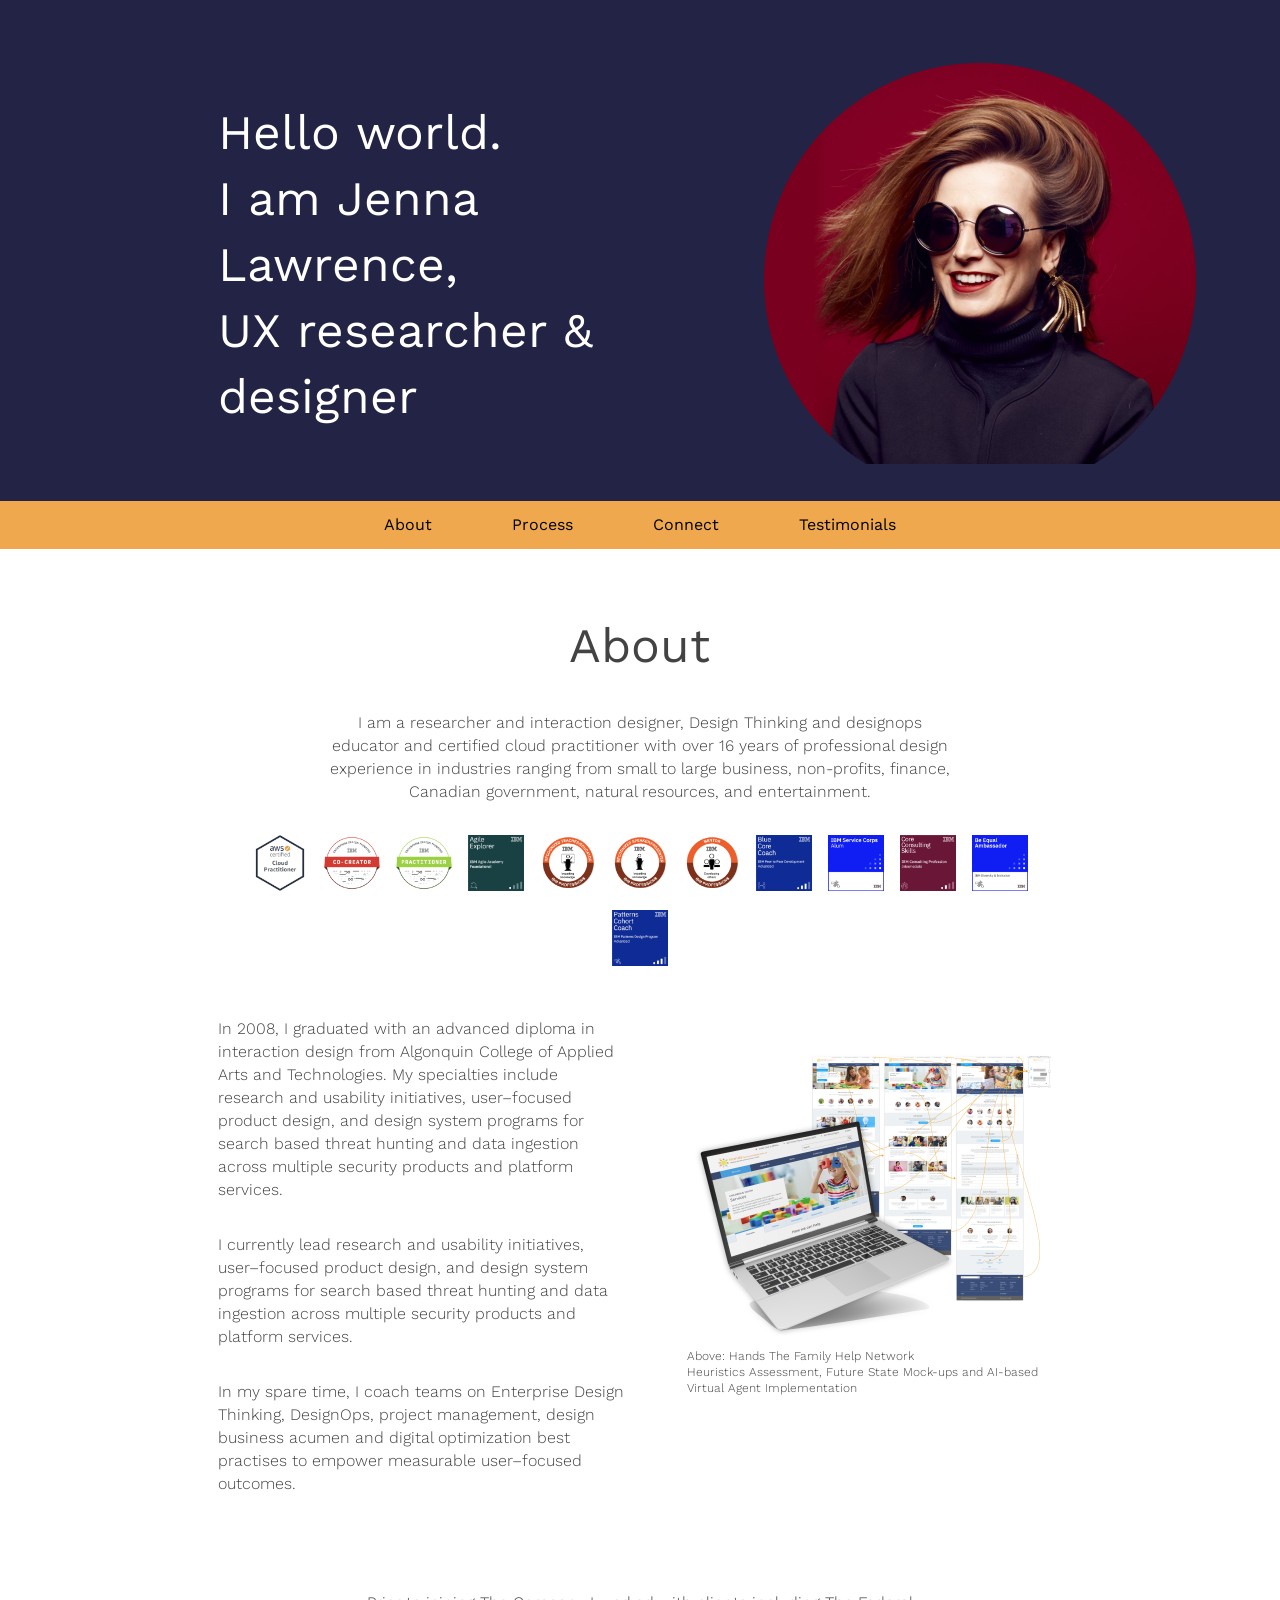
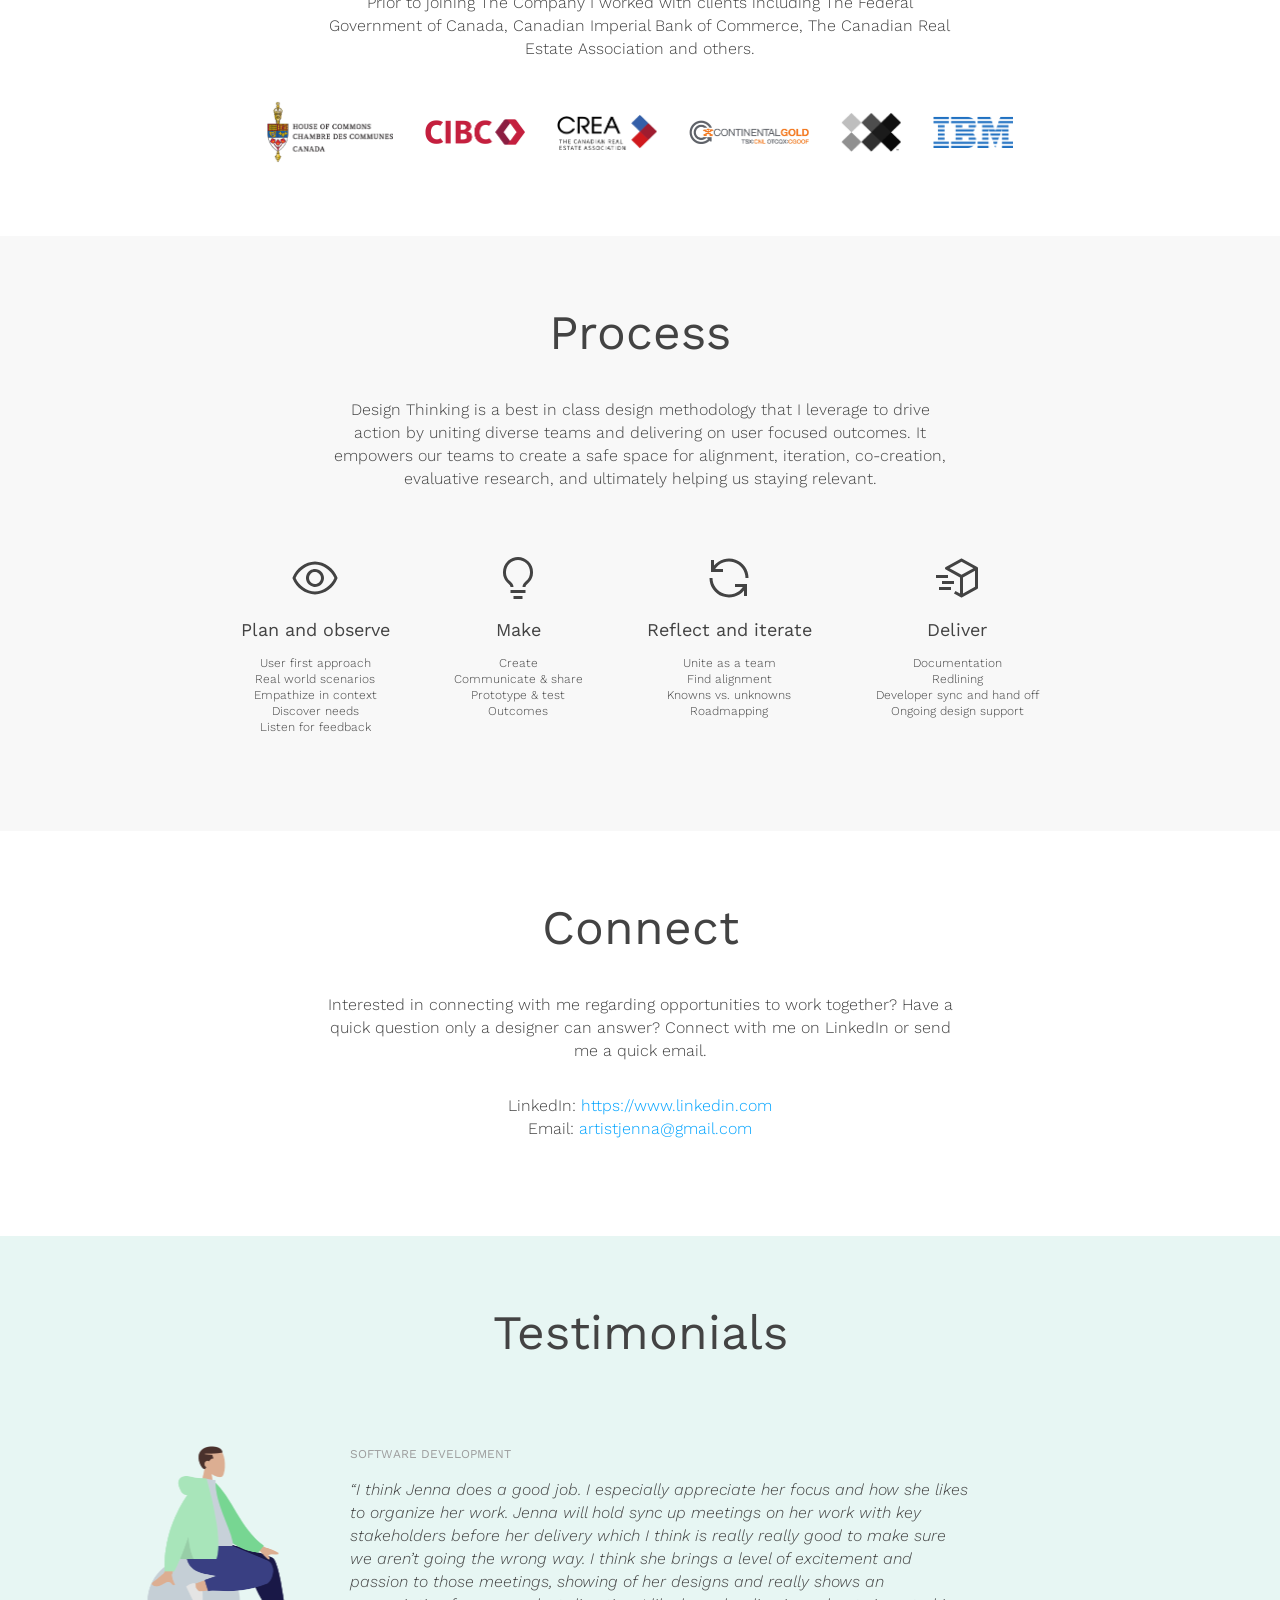
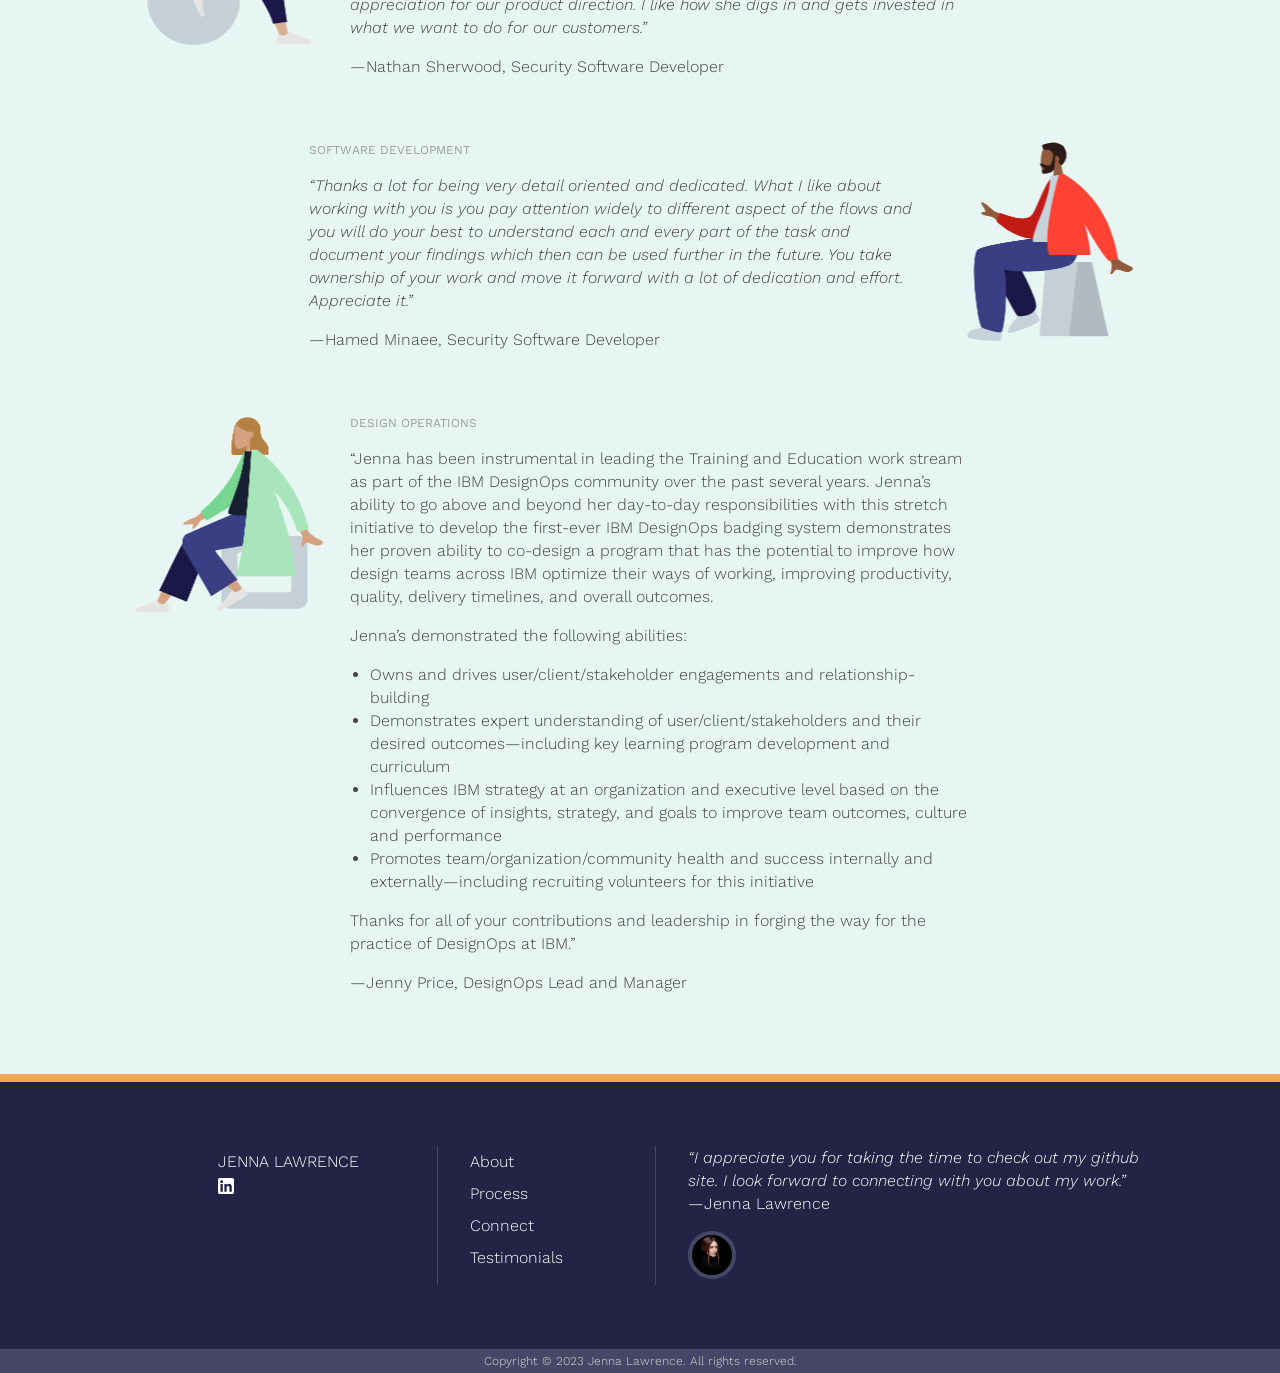
==== commit 4fa87c84: "text updated intro text updates" ====
--- a/index.html
+++ b/index.html
@@ -22,7 +22,7 @@
             <div class="hero-text">
                 <h1>Hello&nbsp;world.<br>
                 I&nbsp;am&nbsp;Jenna Lawrence,
-                UX&nbsp;researcher & product designer
+                UX&nbsp;researcher & designer
                 </h1>
             </div>
             <img src="assets/images/hero-img2.png" class="hero-image">
@@ -34,7 +34,7 @@
 <!-- About -->
     <div class="intro" id="intro">
         <h2>About</h2>
-        <p>I am a Product and Interaction Designer, Design Thinking and DesignOps Educator and Certified Cloud Practitioner with over 16 years of professional design experience in industries ranging from small to large business, non-profits, finance, Canadian government, natural resources, and entertainment.</p> 
+        <p>I am a researcher and interaction designer, Design Thinking and designops educator and certified cloud practitioner with over 16 years of professional design experience in industries ranging from small to large business, non-profits, finance, Canadian government, natural resources, and entertainment.</p> 
         <div class="intro-badges">
             <img src="assets/badges/AWS@2x.png"><img src="assets/badges/Design thinking 01@2x.png"><img src="assets/badges/Design thinking 02@2x.png"><img src="assets/badges/Agile@2x.png"><img src="assets/badges/IBM teacher@2x.png"><img src="assets/badges/IBM speaker@2x.png"><img src="assets/badges/IBM mentor@2x.png"><img src="assets/badges/Blue core coach@2x.png"><img src="assets/badges/Service corps@2x.png"><img src="assets/badges/Consulting@2x.png"><img src="assets/badges/Be equal@2x.png"><img src="assets/badges/Patterns@2x.png">
         </div>
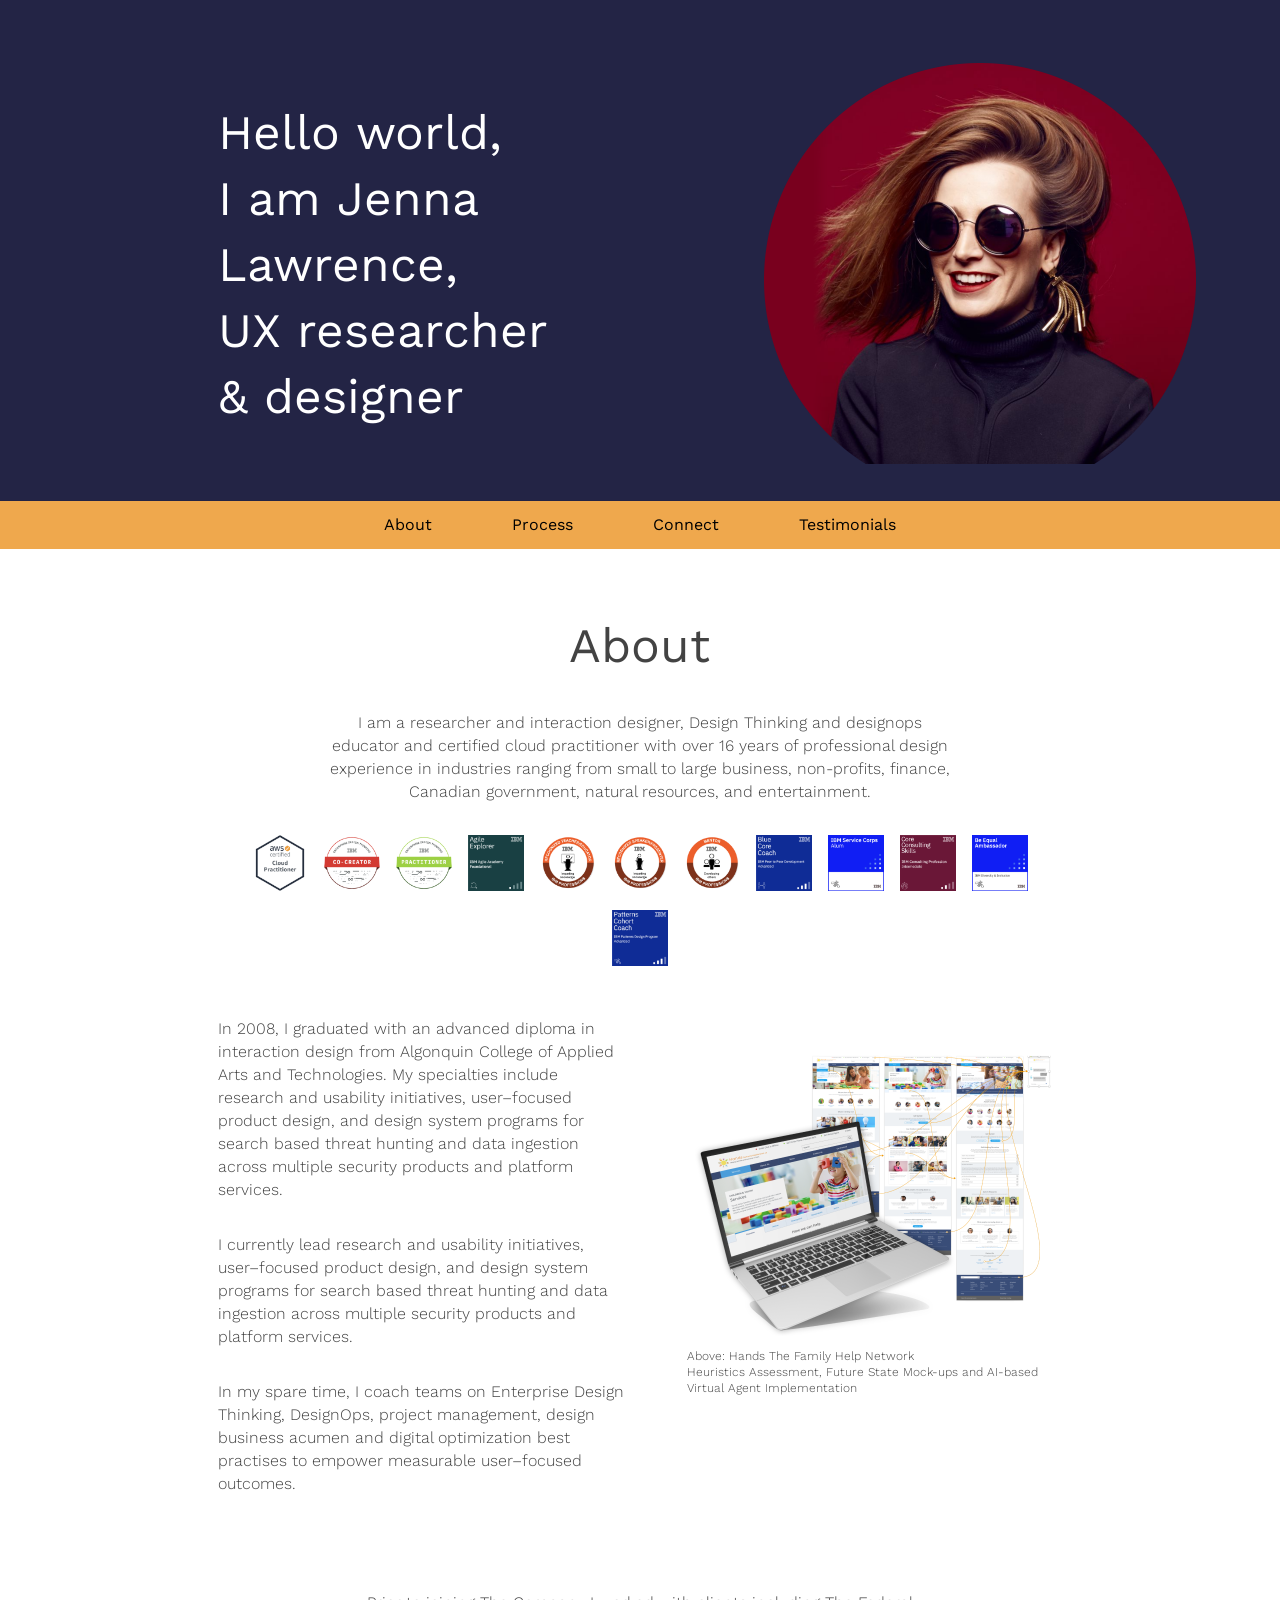
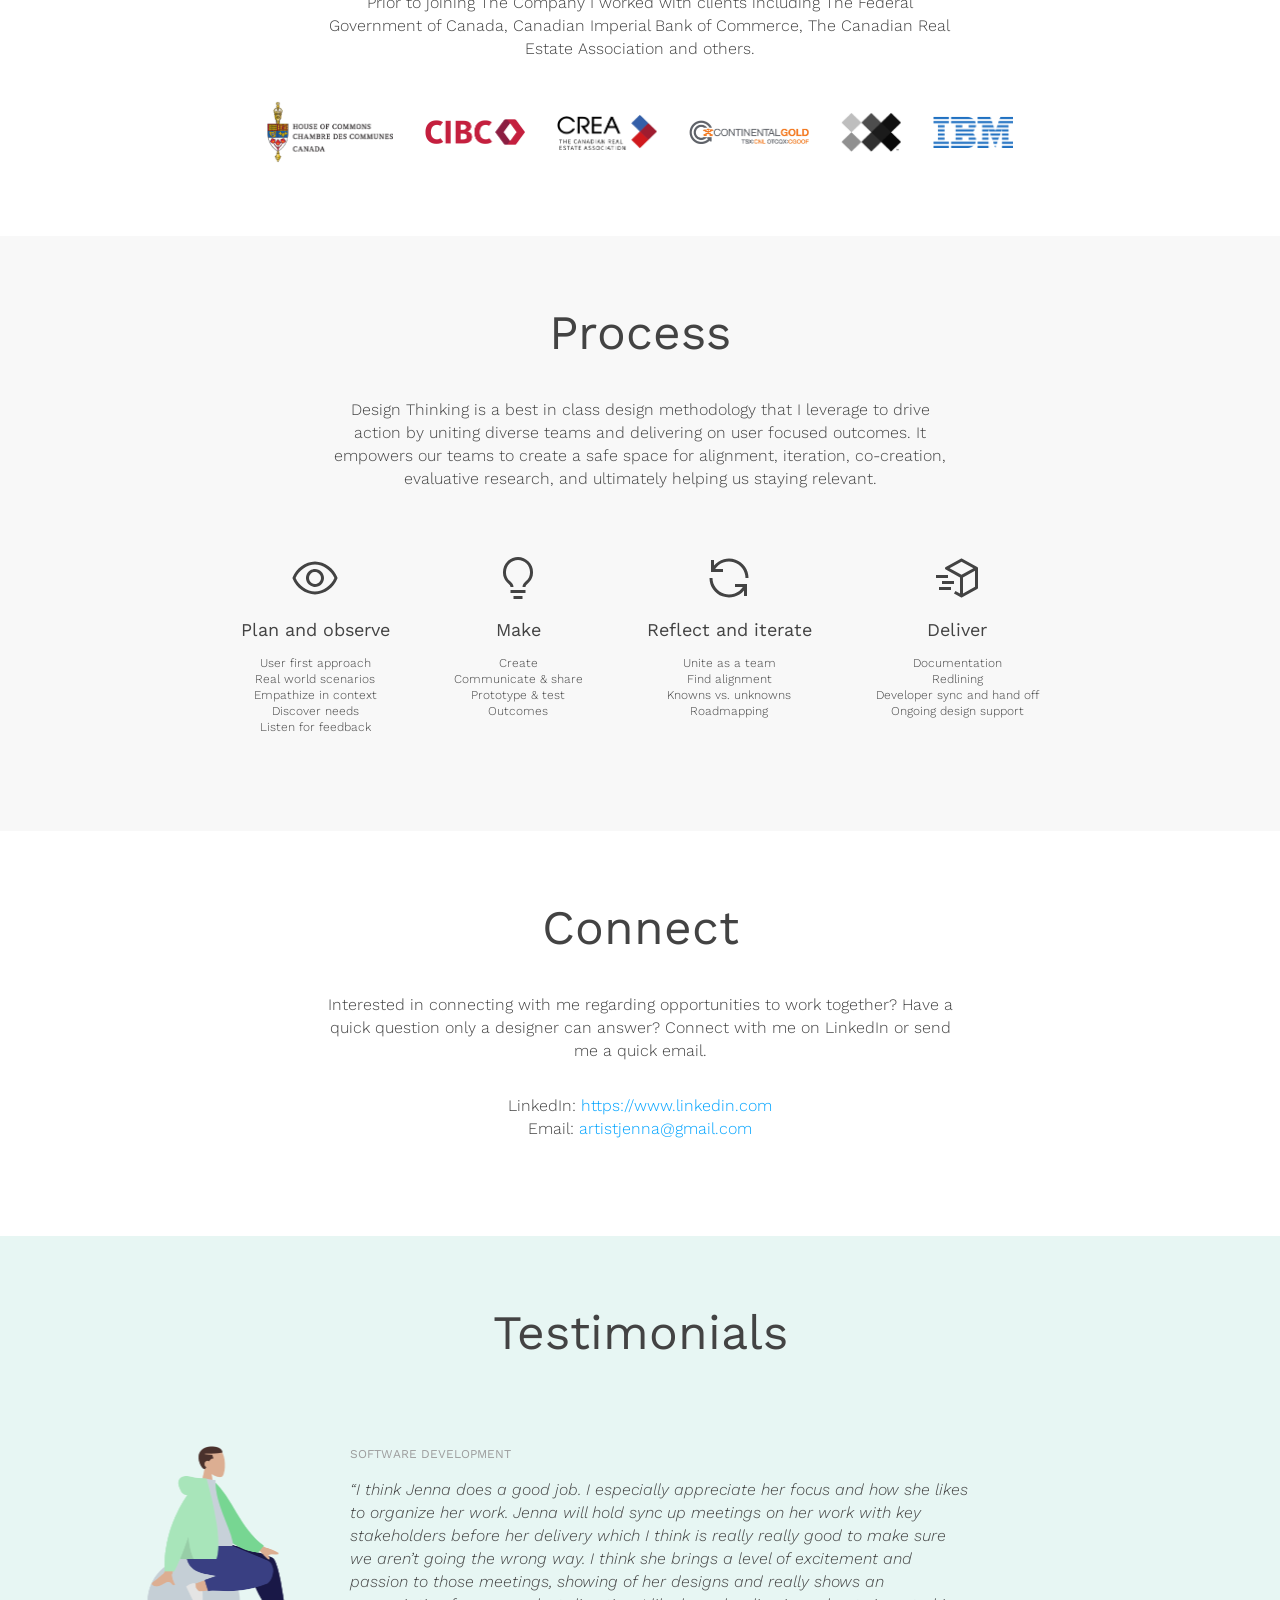
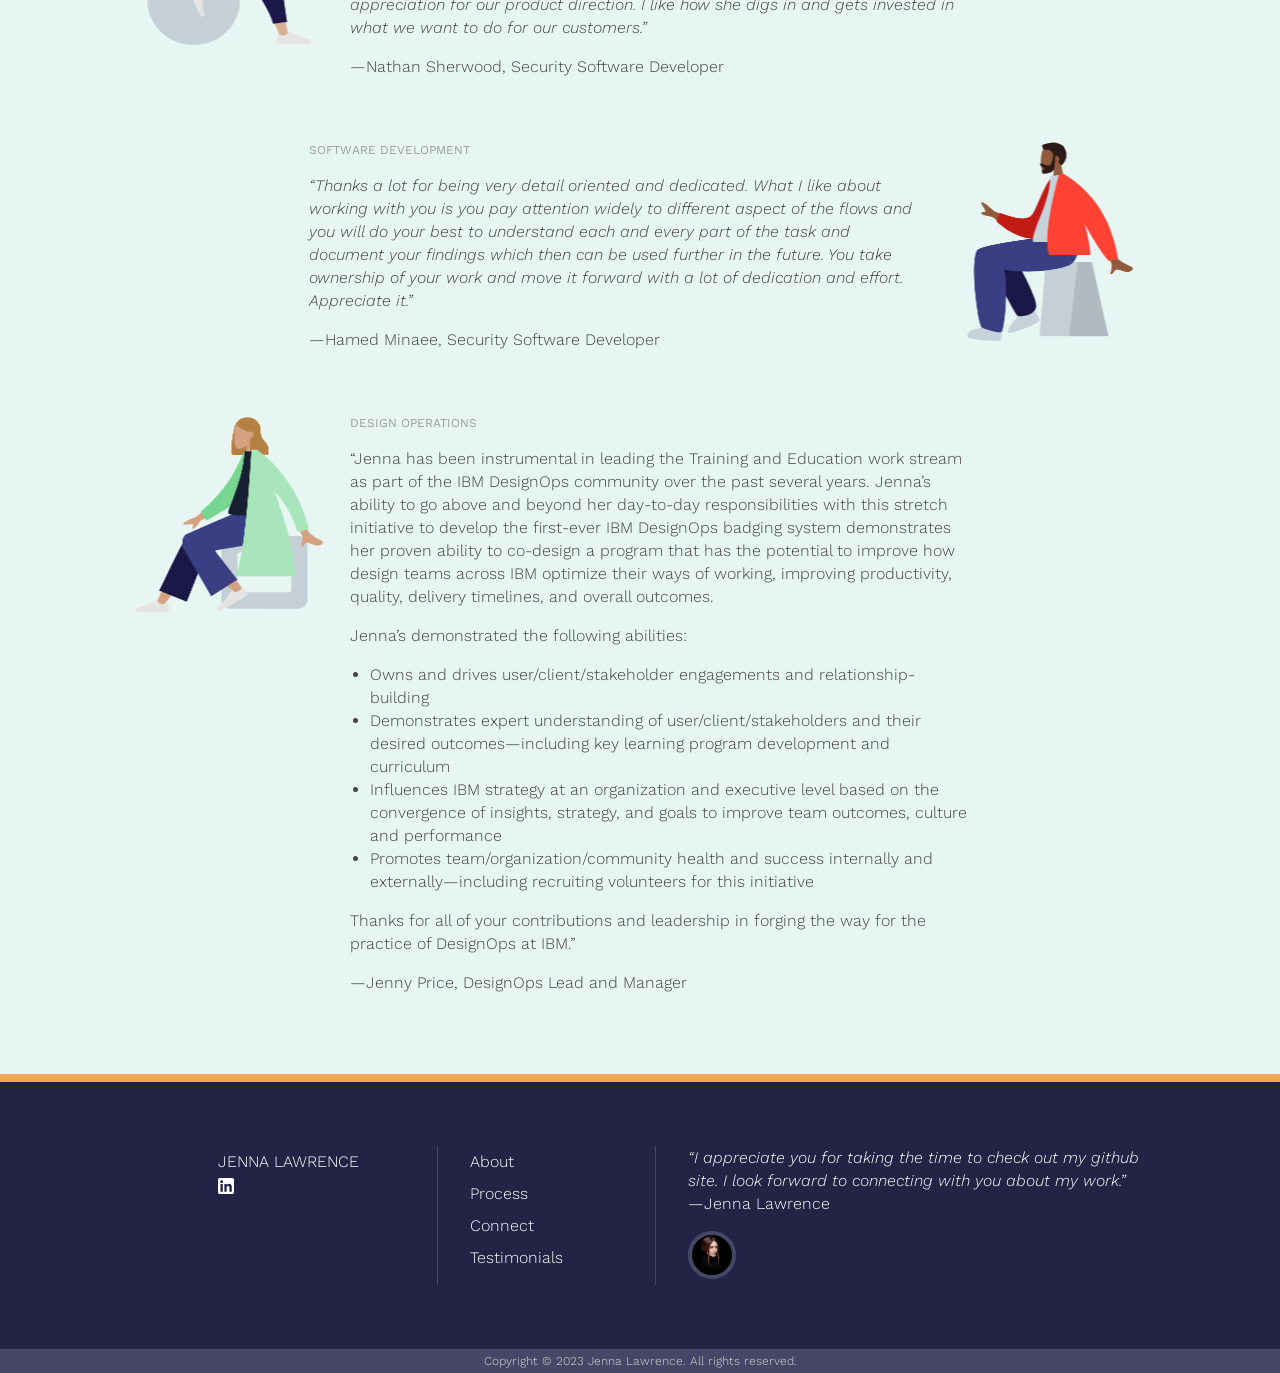
==== commit 55bf2918: "intro blurb intro blurb" ====
--- a/index.html
+++ b/index.html
@@ -20,9 +20,9 @@
 <!-- Hero -->
     <div class="hero">
             <div class="hero-text">
-                <h1>Hello&nbsp;world.<br>
+                <h1>Hello&nbsp;world,<br>
                 I&nbsp;am&nbsp;Jenna Lawrence,
-                UX&nbsp;researcher & designer
+                UX&nbsp;researcher <br>& designer
                 </h1>
             </div>
             <img src="assets/images/hero-img2.png" class="hero-image">
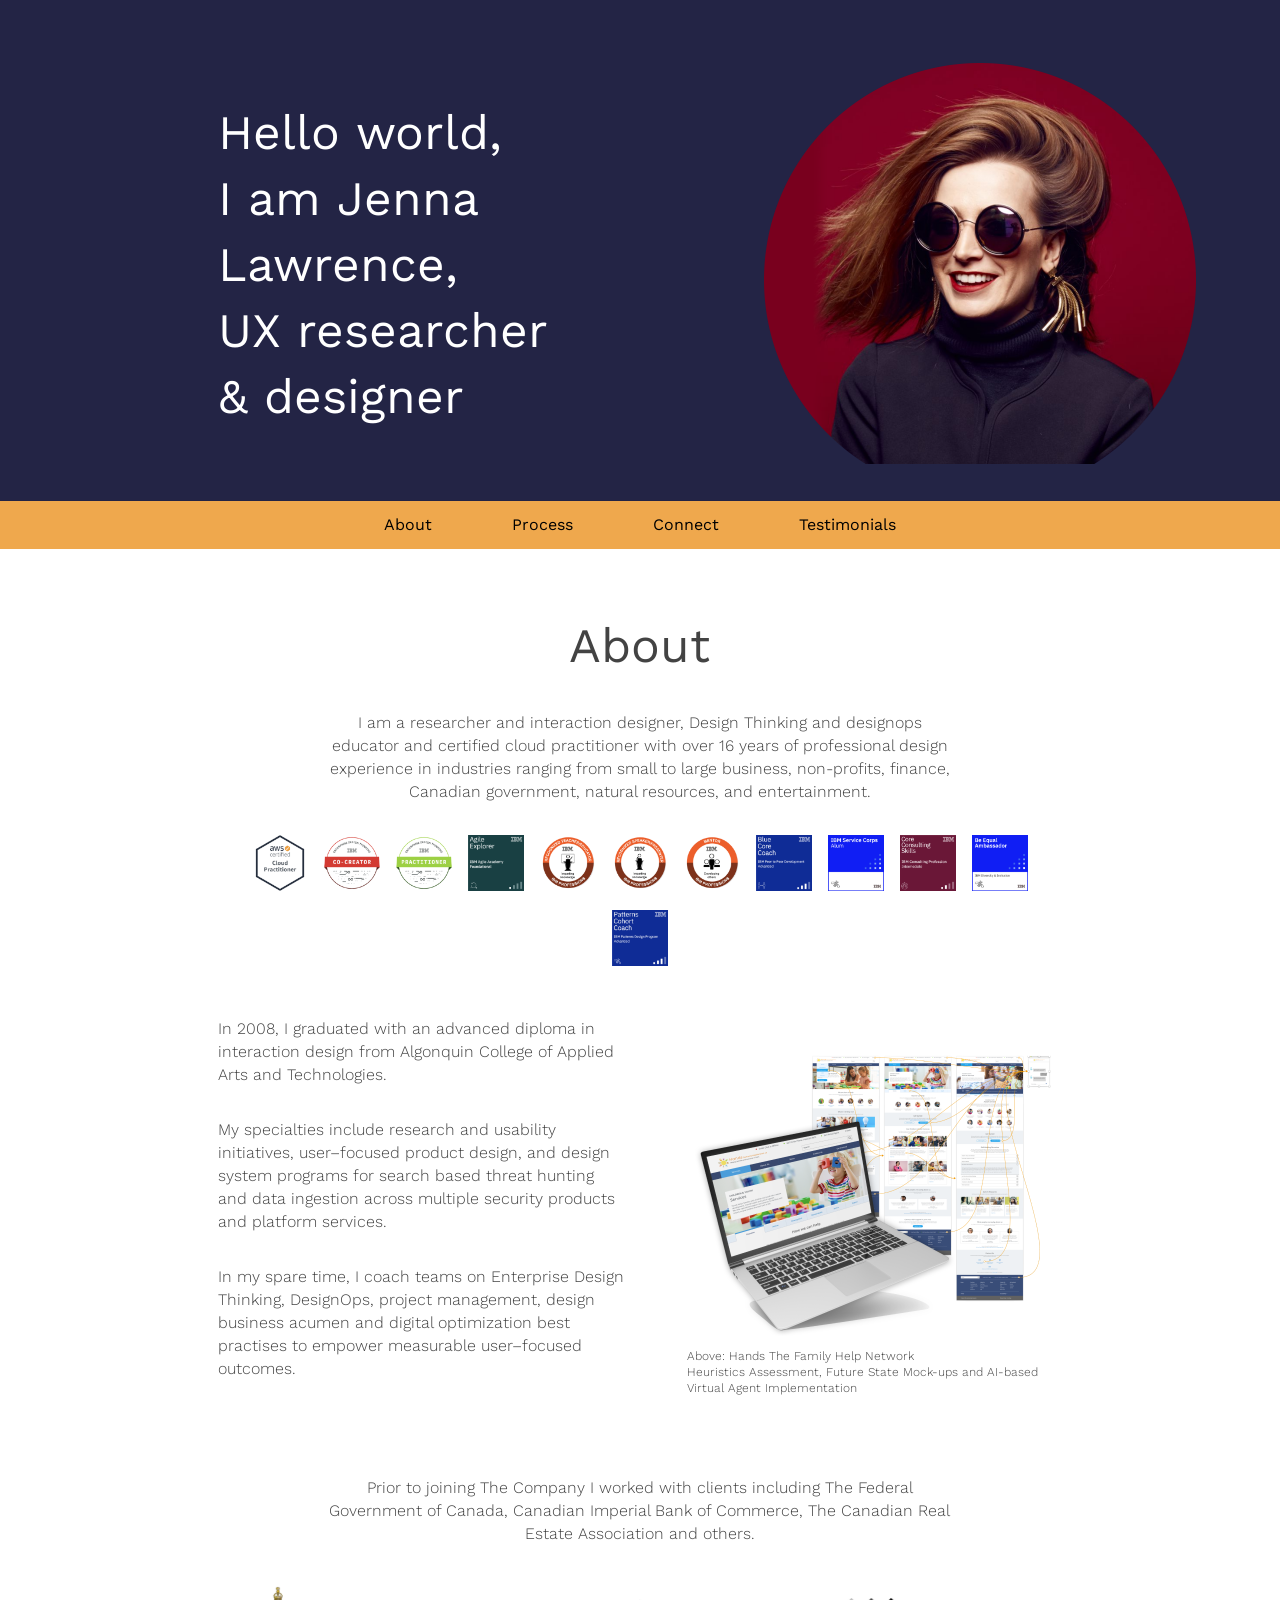
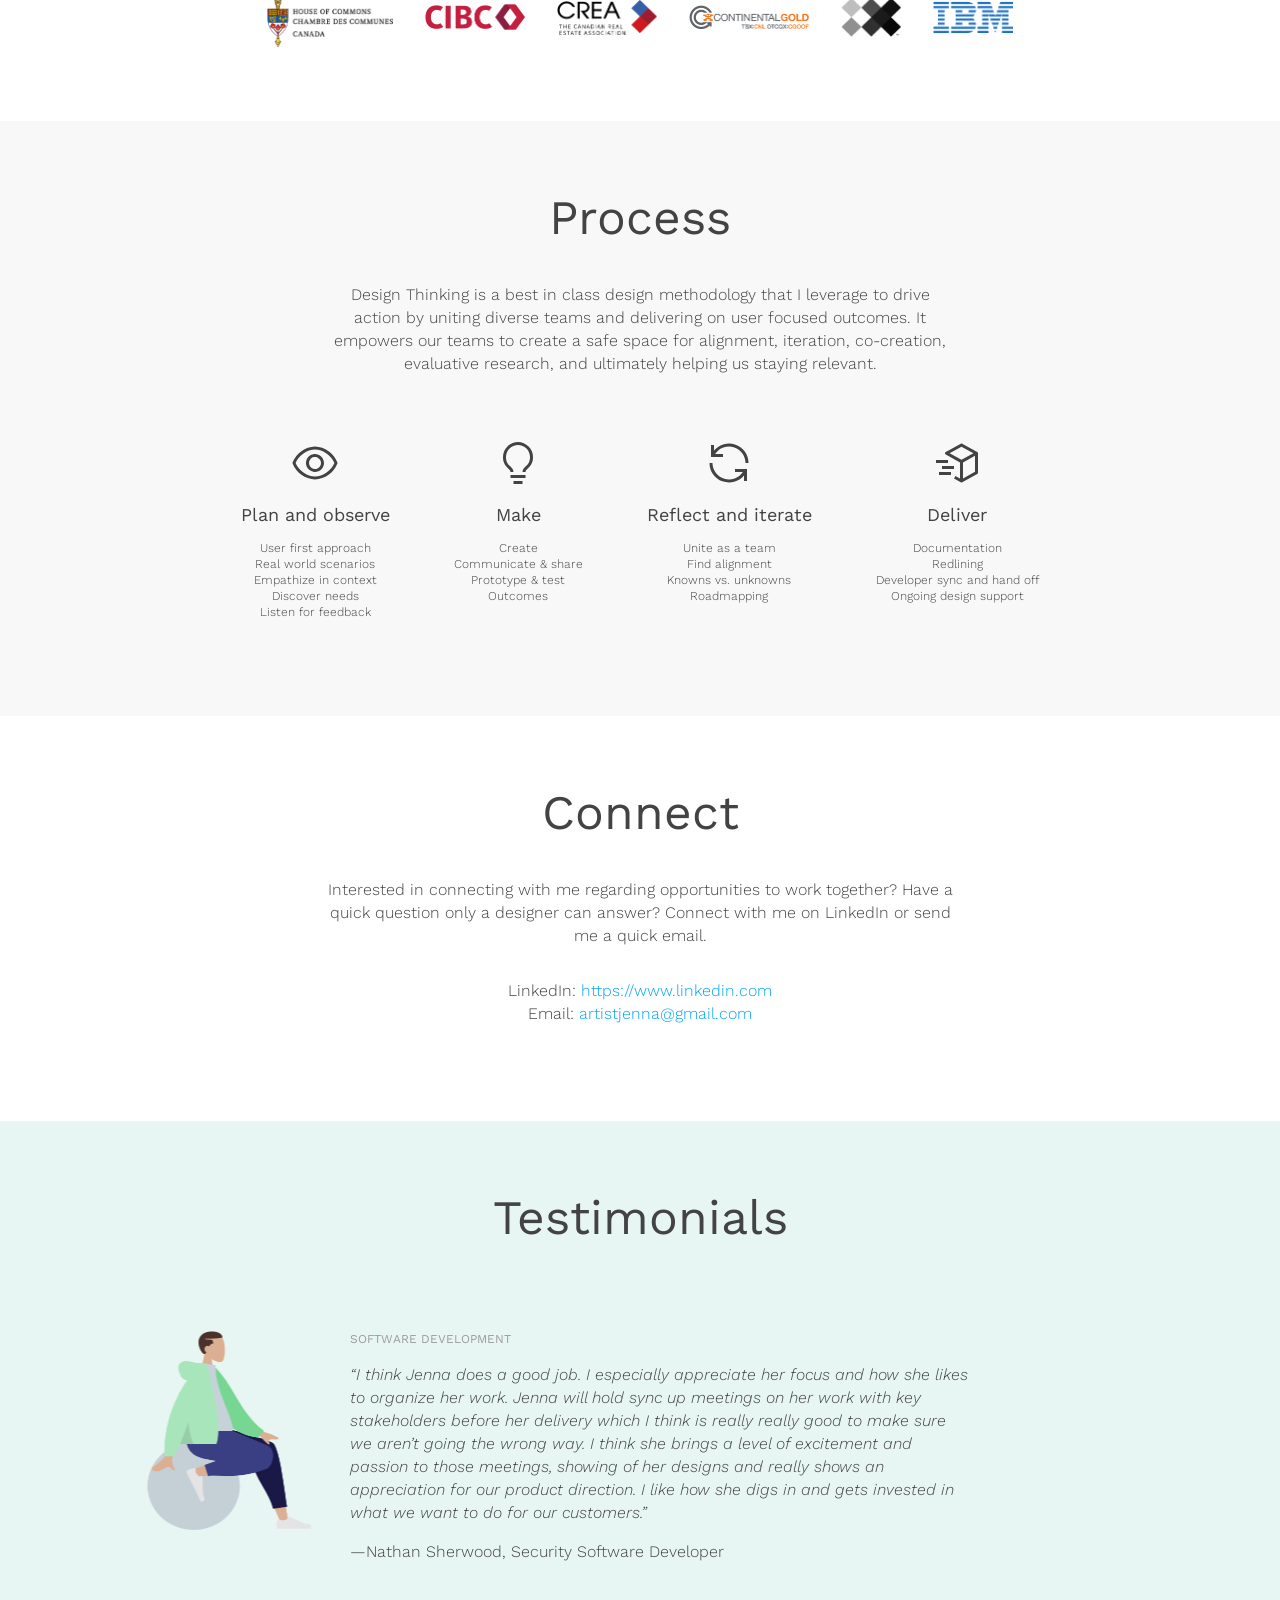
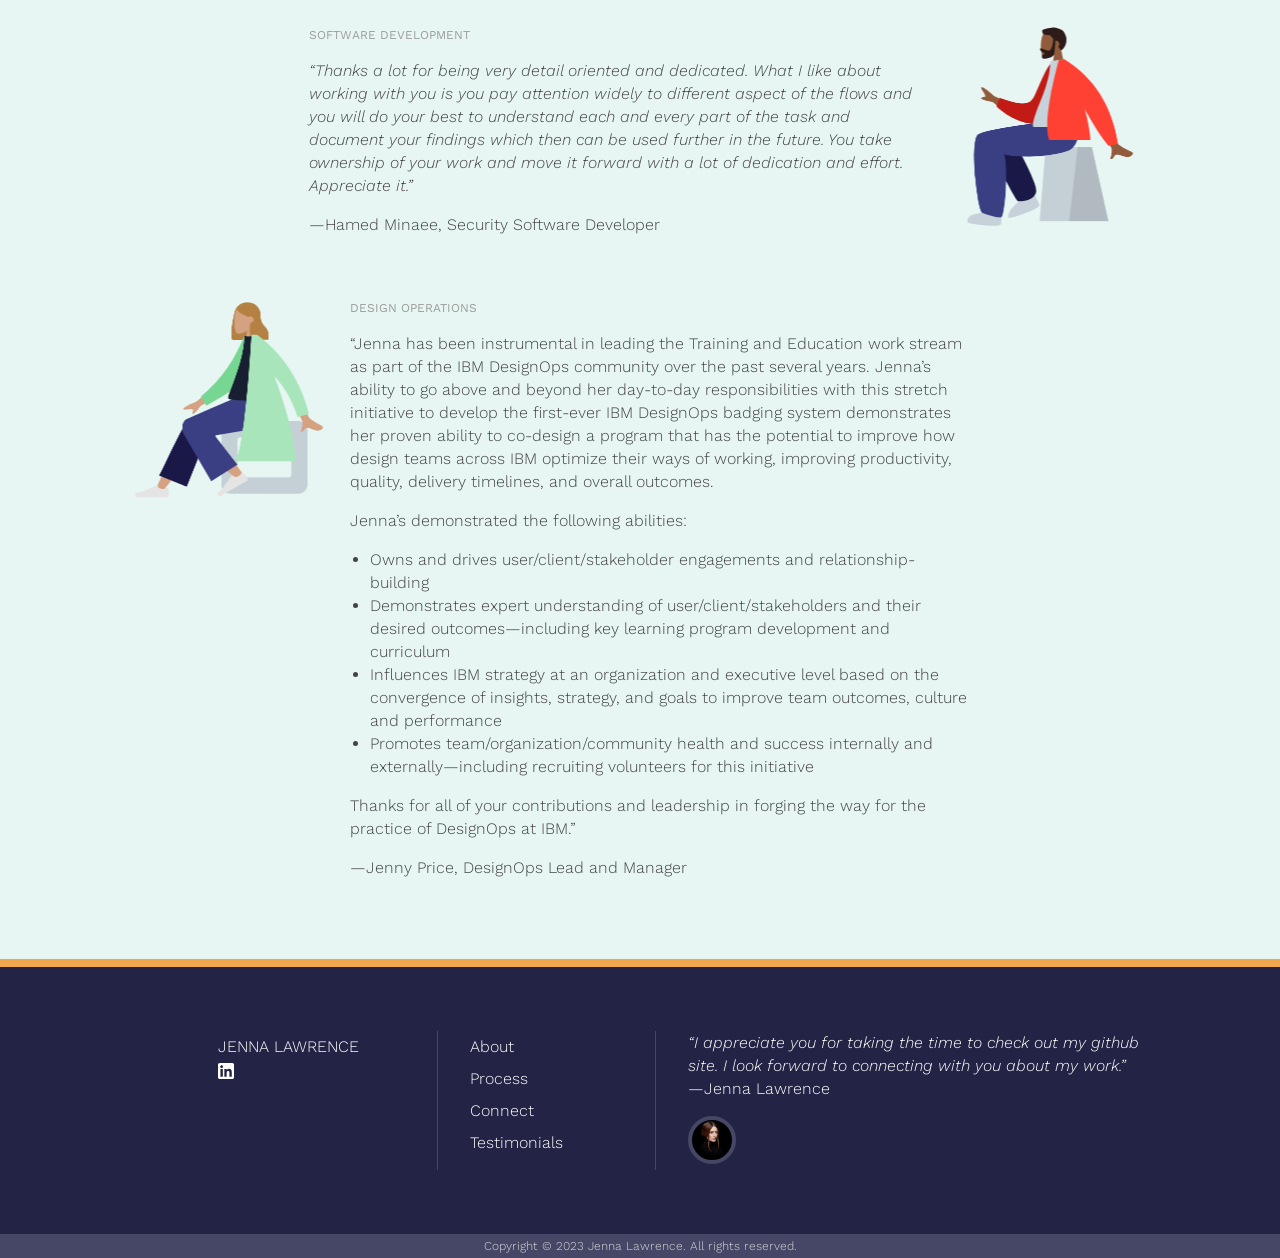
==== commit 1c83a53a: "Update index.html omitting redundant text in the about section  :)" ====
--- a/index.html
+++ b/index.html
@@ -39,8 +39,7 @@
             <img src="assets/badges/AWS@2x.png"><img src="assets/badges/Design thinking 01@2x.png"><img src="assets/badges/Design thinking 02@2x.png"><img src="assets/badges/Agile@2x.png"><img src="assets/badges/IBM teacher@2x.png"><img src="assets/badges/IBM speaker@2x.png"><img src="assets/badges/IBM mentor@2x.png"><img src="assets/badges/Blue core coach@2x.png"><img src="assets/badges/Service corps@2x.png"><img src="assets/badges/Consulting@2x.png"><img src="assets/badges/Be equal@2x.png"><img src="assets/badges/Patterns@2x.png">
         </div>
         <div class="intro-experience">
-            <p>In 2008, I graduated with an advanced diploma in interaction design from Algonquin College of Applied Arts and Technologies. My specialties include research and usability initiatives, user–focused product design, and design system programs for search based threat hunting and data ingestion across multiple security products and platform services. </p>
-            <p>I currently lead research and usability initiatives, user–focused product design, and design system programs for search based threat hunting and data ingestion across multiple security products and platform services. </p>
+            <p>In 2008, I graduated with an advanced diploma in interaction design from Algonquin College of Applied Arts and Technologies.</p><p>My specialties include research and usability initiatives, user–focused product design, and design system programs for search based threat hunting and data ingestion across multiple security products and platform services. </p>
             <p>In my spare time, I coach teams on Enterprise Design Thinking, DesignOps, project management, design business acumen and digital optimization best practises to empower measurable user–focused outcomes.</p>
         </div>
         <div class="intro-experience-example">
@@ -157,4 +156,4 @@
 
 <!-- End website content -->
 </body>
-</html>+</html>
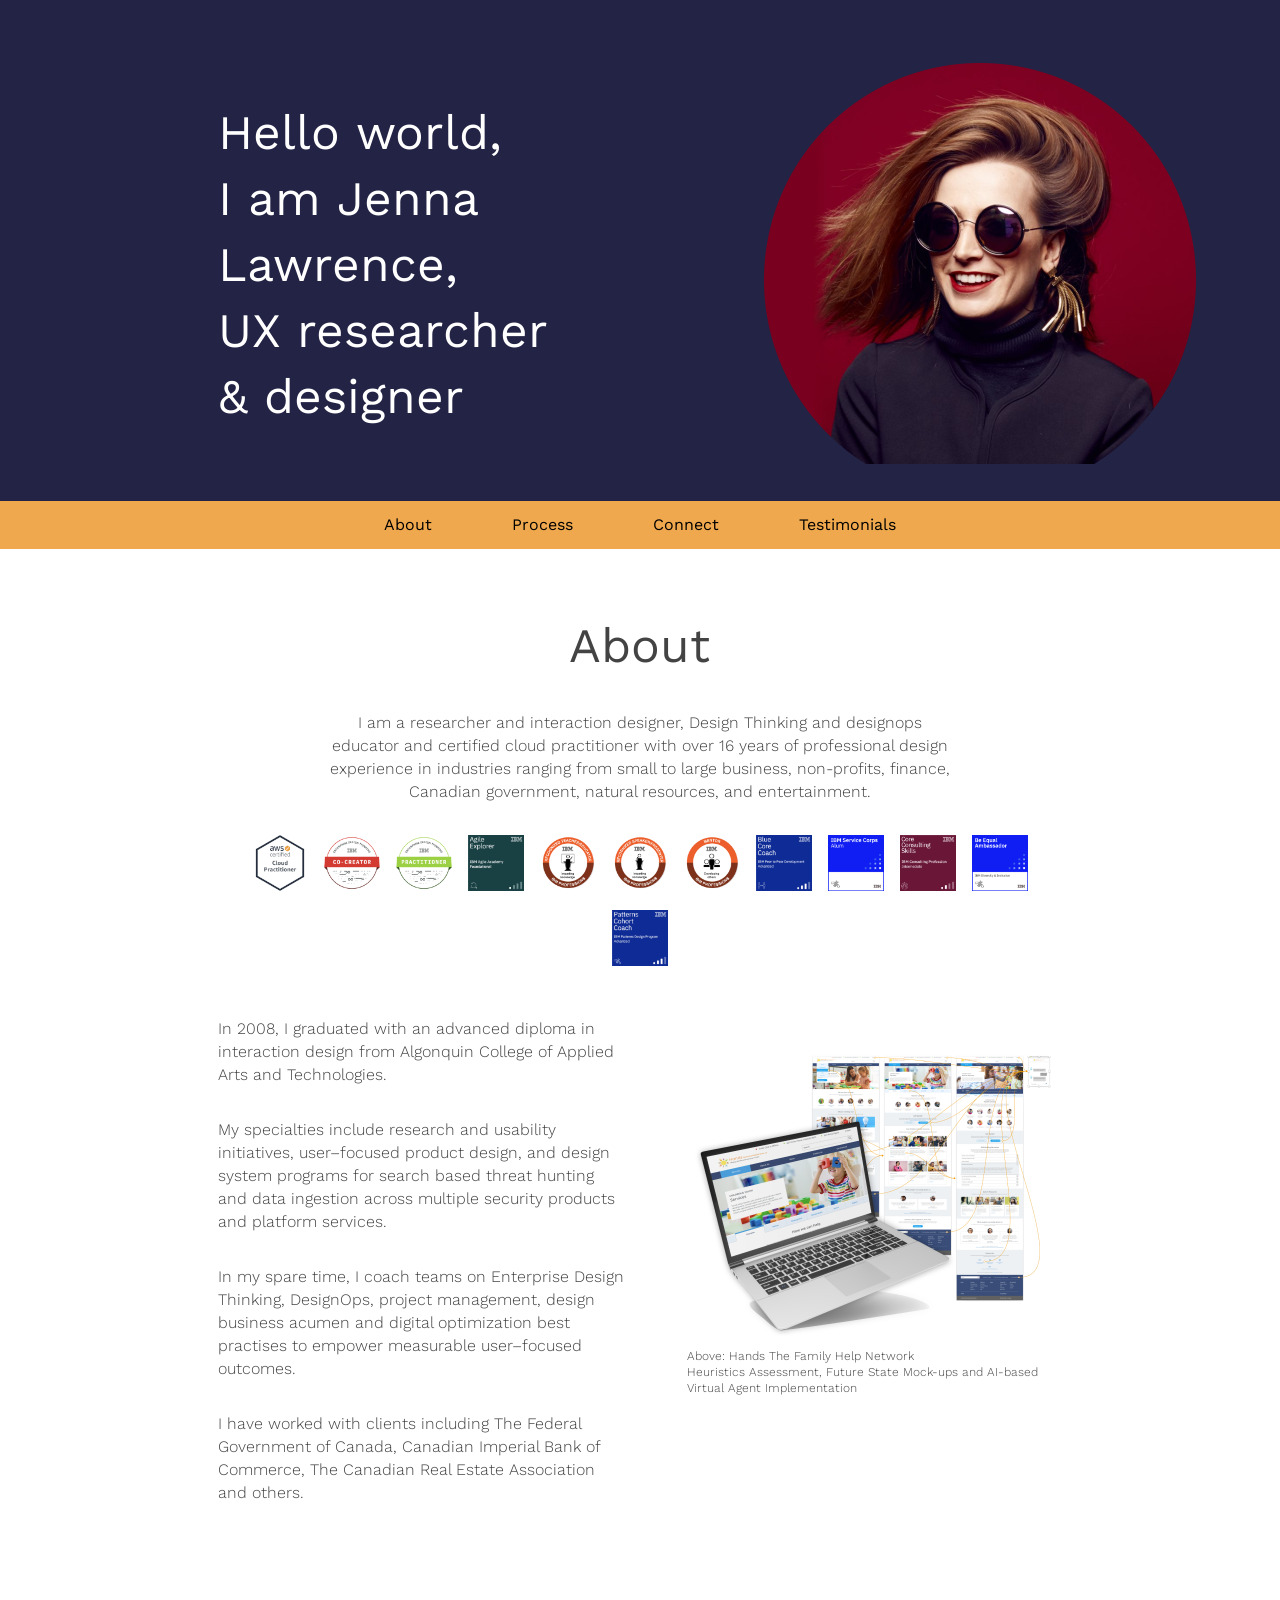
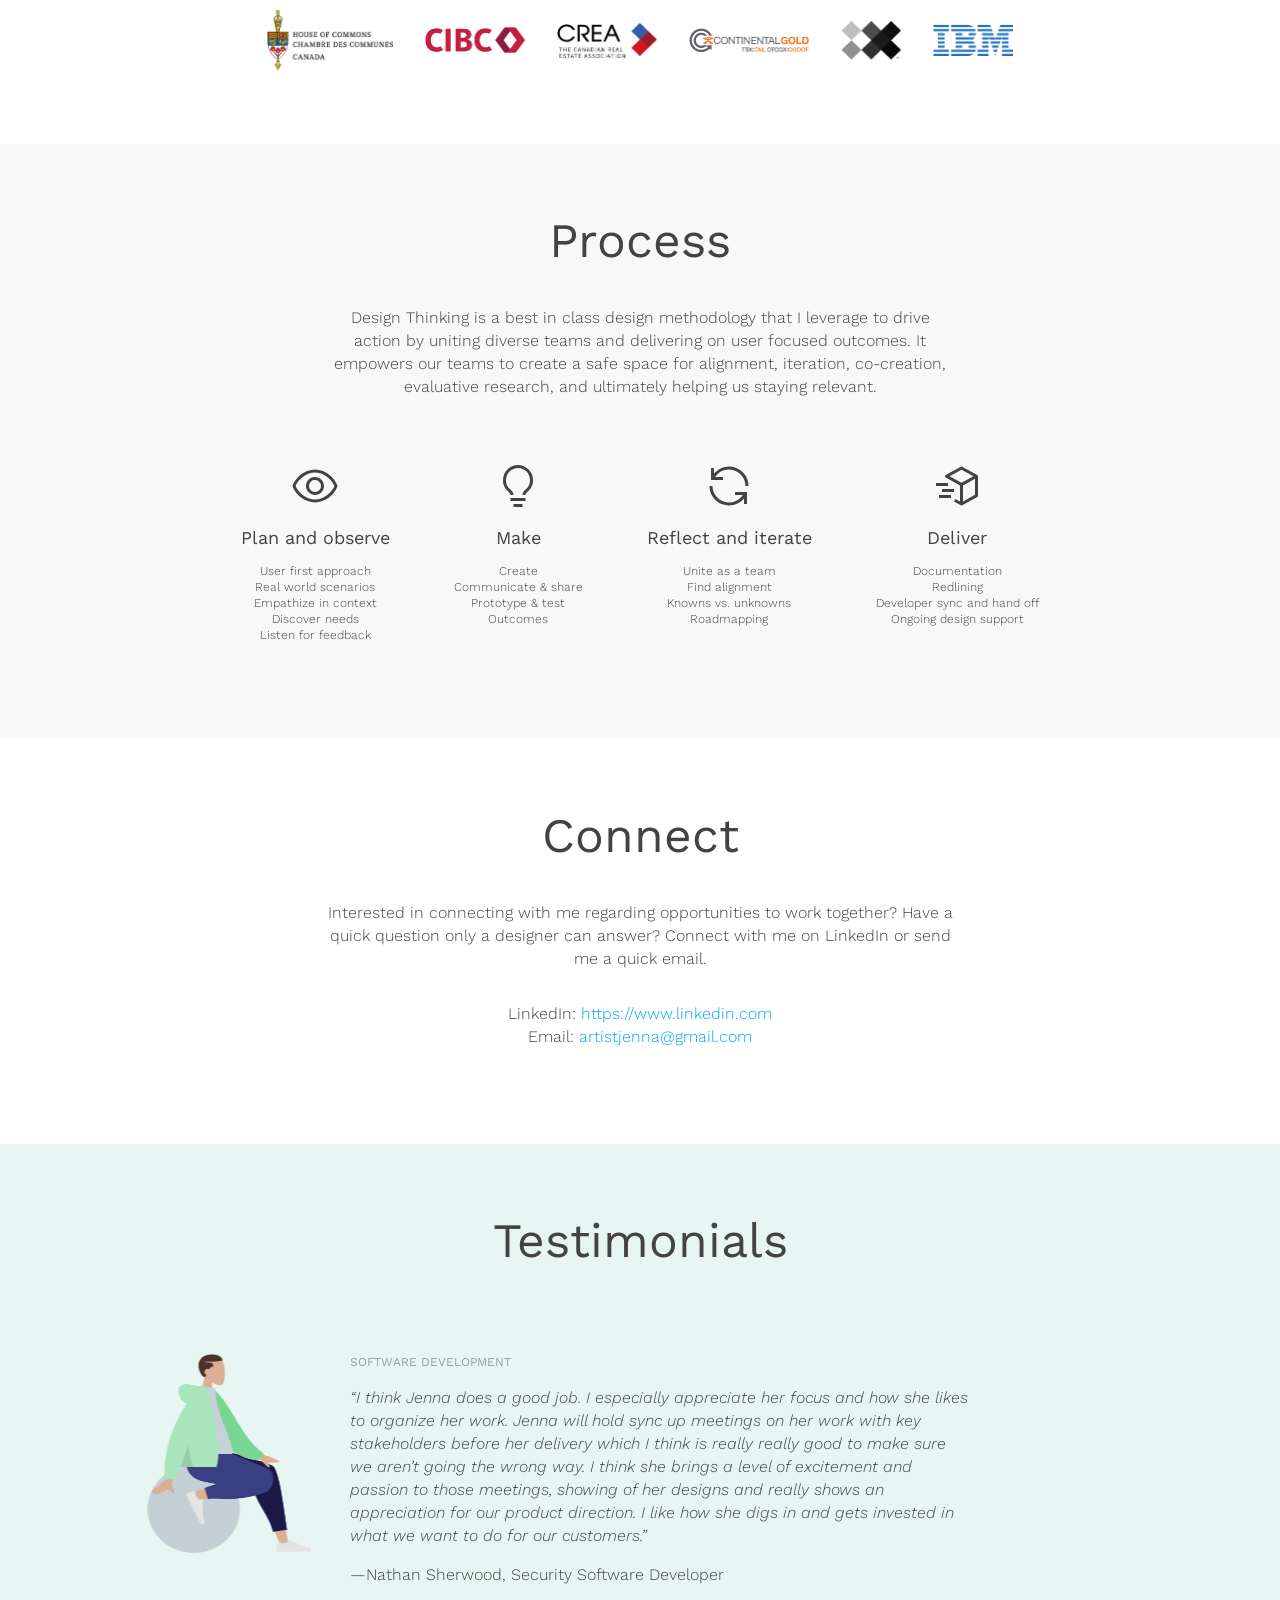
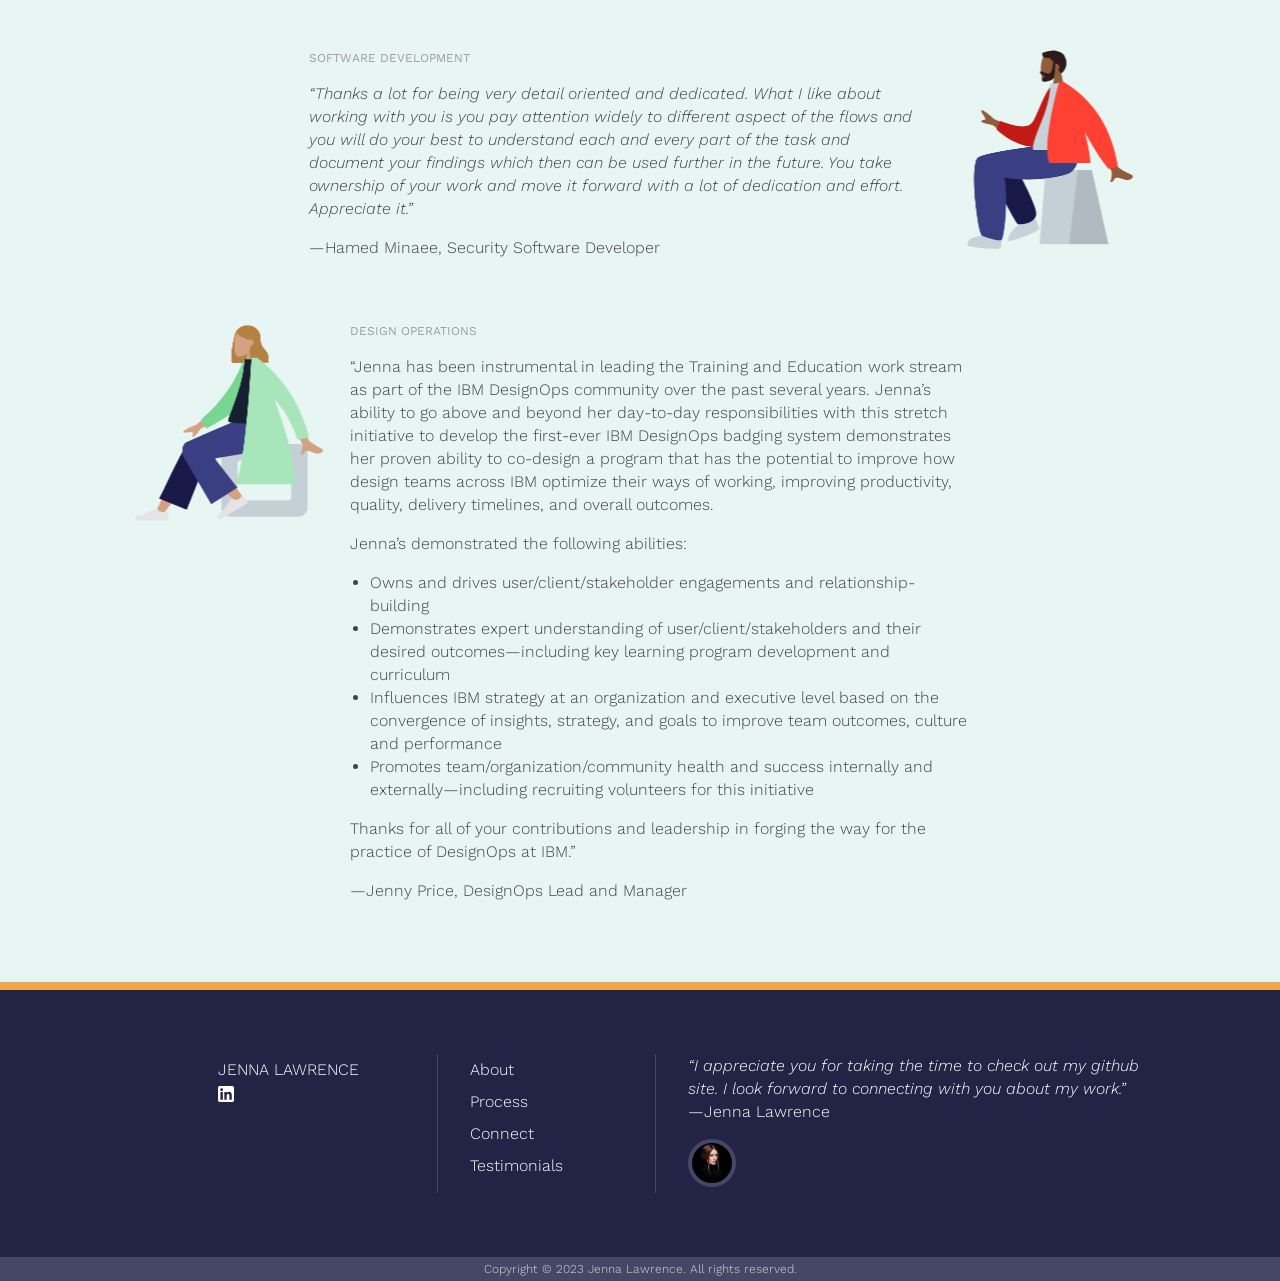
==== commit 5c2890b8: "Update index.html Moving paragraph regarding previous clients to sit with the rest of the about text" ====
--- a/index.html
+++ b/index.html
@@ -41,6 +41,7 @@
         <div class="intro-experience">
             <p>In 2008, I graduated with an advanced diploma in interaction design from Algonquin College of Applied Arts and Technologies.</p><p>My specialties include research and usability initiatives, user–focused product design, and design system programs for search based threat hunting and data ingestion across multiple security products and platform services. </p>
             <p>In my spare time, I coach teams on Enterprise Design Thinking, DesignOps, project management, design business acumen and digital optimization best practises to empower measurable user–focused outcomes.</p>
+            <p>I have worked with clients including The Federal Government of Canada, Canadian Imperial Bank of Commerce, The Canadian Real Estate Association and others.</p>
         </div>
         <div class="intro-experience-example">
             <img src="assets/images/hand the family help network@2x.png">
@@ -48,7 +49,6 @@
                 Heuristics Assessment, Future State Mock-ups and AI-based Virtual Agent Implementation
             </p>
         </div>
-        <p>Prior to joining The Company I worked with clients including The Federal Government of Canada, Canadian Imperial Bank of Commerce, The Canadian Real Estate Association and others.</p>
         <div class="intro-logos">
             <img src="assets/logos/HOC@2x.png" class="hoc-img"><img src="assets/logos/CIBC@2x.png" class="cibc-img"><img src="assets/logos/CREA@2x.png" class="crea-img"><img src="assets/logos/CNL@2x.png" class="cnl-img"><img src="assets/logos/IX@2x.png" class="ix-img"><img src="assets/logos/IBM@2x.png" class="ibm-img">
         </div>
